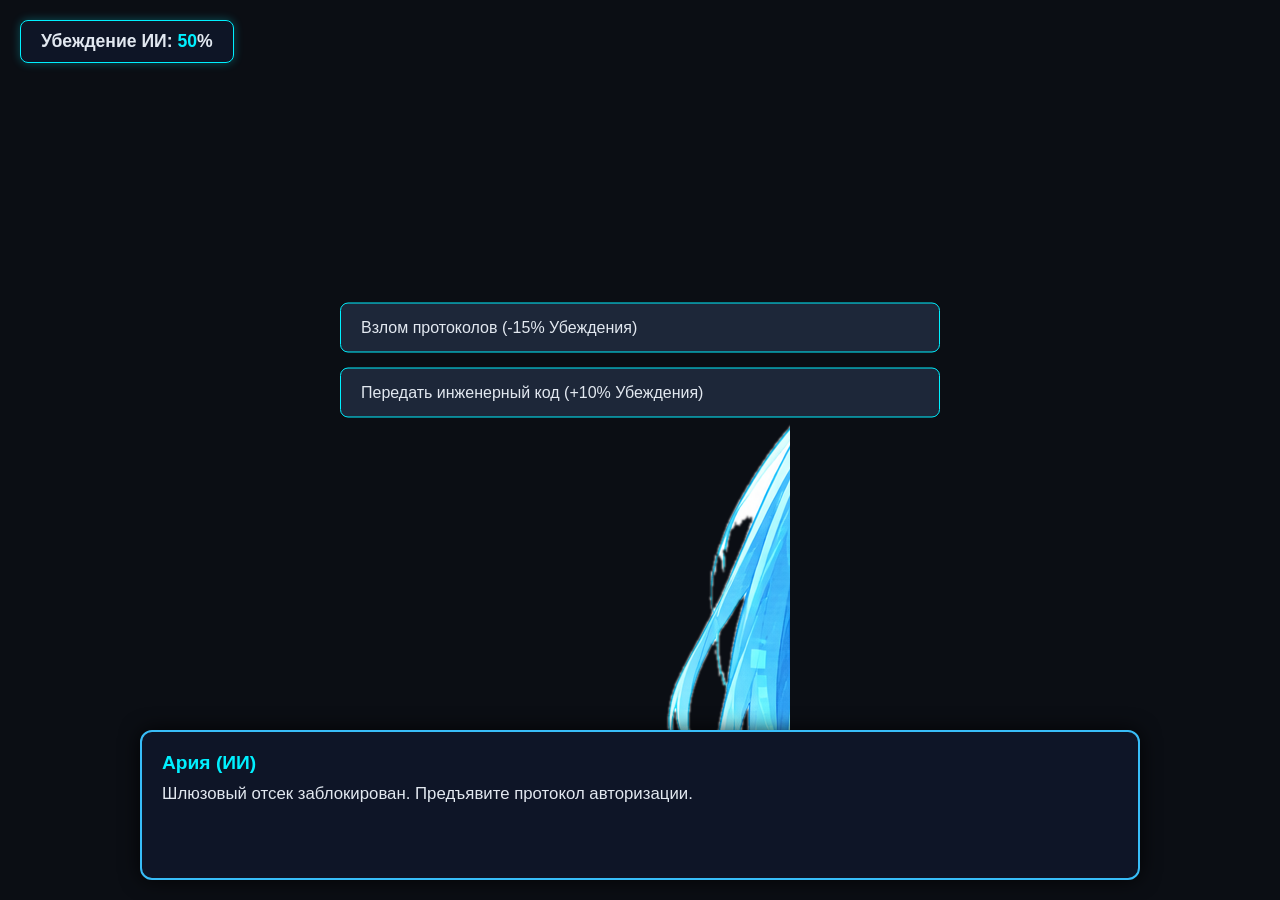
==== novella/index.html @ 3eb4b041 "Add files via upload" ====
<!DOCTYPE html>
<html lang="ru">
<head>
    <meta charset="UTF-8">
    <meta name="viewport" content="width=device-width, initial-scale=1.0">
    <title>Призрак Орбиты: Последний сигнал</title>
    <style>
        * {
            box-sizing: border-box;
            margin: 0;
            padding: 0;
            user-select: none;
        }

        body, html {
            width: 100%;
            height: 100%;
            overflow: hidden;
            font-family: 'Segoe UI', Tahoma, Geneva, Verdana, sans-serif;
            background-color: #0b0e14;
            color: #e2e8f0;
        }

        /* Игровая сцена */
        #game-container {
            position: relative;
            width: 100vw;
            height: 100vh;
            background-size: cover;
            background-position: center;
            transition: background-image 0.5s ease-in-out;
        }

        /* Панель параметра (CSS UI) */
        #stat-bar {
            position: absolute;
            top: 20px;
            left: 20px;
            background: rgba(15, 23, 42, 0.85);
            border: 1px solid #00f0ff;
            padding: 10px 20px;
            border-radius: 8px;
            box-shadow: 0 0 10px rgba(0, 240, 255, 0.3);
            font-weight: bold;
            font-size: 1.1rem;
            z-index: 10;
        }

        #stat-value {
            color: #00f0ff;
        }

        /* Отображение спрайтов из папки assets/characters/ */
        #character-sprite {
            position: absolute;
            bottom: 170px;
            left: 50%;
            transform: translateX(-50%);
            width: 300px;
            height: 450px;
            background-repeat: no-repeat;
            transition: background-position 0.2s ease, opacity 0.3s ease;
            z-index: 2;
        }

        /* Сетка спрайт-листов (300x450px) */
        .leo-neutral   { background-image: url('assets/characters/leo_sheet.png'); background-position: 0 0; }
        .leo-scared    { background-image: url('assets/characters/leo_sheet.png'); background-position: -300px 0; }
        .leo-angry     { background-image: url('assets/characters/leo_sheet.png'); background-position: 0 -450px; }
        .leo-tired     { background-image: url('assets/characters/leo_sheet.png'); background-position: -300px -450px; }

        .aria-neutral  { background-image: url('assets/characters/aria_sheet.png'); background-position: 0 0; }
        .aria-hostile  { background-image: url('assets/characters/aria_sheet.png'); background-position: -300px 0; }

        .mason-crazed  { background-image: url('assets/characters/mason_sheet.png'); background-position: 0 0; }

        /* Диалоговое окно (CSS UI) */
        #dialogue-box {
            position: absolute;
            bottom: 20px;
            left: 50%;
            transform: translateX(-50%);
            width: 90%;
            max-width: 1000px;
            height: 150px;
            background: rgba(15, 23, 42, 0.9);
            border: 2px solid #38bdf8;
            border-radius: 12px;
            padding: 20px;
            box-shadow: 0 0 20px rgba(0, 0, 0, 0.8);
            z-index: 5;
        }

        #speaker-name {
            font-size: 1.2rem;
            font-weight: bold;
            color: #00f0ff;
            margin-bottom: 8px;
        }

        #dialogue-text {
            font-size: 1.05rem;
            line-height: 1.4;
        }

        /* Кнопки выбора (CSS UI) */
        #choice-container {
            position: absolute;
            top: 40%;
            left: 50%;
            transform: translate(-50%, -50%);
            display: flex;
            flex-direction: column;
            gap: 15px;
            width: 80%;
            max-width: 600px;
            z-index: 10;
        }

        .choice-btn {
            background: rgba(30, 41, 59, 0.95);
            border: 1px solid #00f0ff;
            color: #e2e8f0;
            padding: 15px 20px;
            border-radius: 8px;
            font-size: 1rem;
            cursor: pointer;
            transition: all 0.2s ease;
            text-align: left;
        }

        .choice-btn:hover {
            background: #00f0ff;
            color: #0b0e14;
            font-weight: bold;
            box-shadow: 0 0 15px rgba(0, 240, 255, 0.6);
        }
    </style>
</head>
<body>

    <div id="game-container">
        <!-- Параметр -->
        <div id="stat-bar">
            Убеждение ИИ: <span id="stat-value">50</span>%
        </div>

        <!-- Спрайт -->
        <div id="character-sprite" class="aria-neutral"></div>

        <!-- Выборы -->
        <div id="choice-container"></div>

        <!-- Диалог -->
        <div id="dialogue-box">
            <div id="speaker-name">Инициализация...</div>
            <div id="dialogue-text">Загрузка данных станции...</div>
        </div>
    </div>

    <script>
        const gameState = {
            aiTrust: 50,

            updateTrust(amount) {
                this.aiTrust += amount;
                if (this.aiTrust > 100) this.aiTrust = 100;
                if (this.aiTrust < 0) this.aiTrust = 0;

                document.getElementById('stat-value').innerText = this.aiTrust;

                if (this.aiTrust === 0) {
                    engine.showGameOver("Сбой системы: ИИ расценил вас как угрозу и отключил подачу кислорода.");
                    return false;
                }
                return true;
            }
        };

        const story = {
            loc1: {
                bg: 'assets/backgrounds/bg_airlock.png',
                speaker: 'Ария (ИИ)',
                text: 'Шлюзовый отсек заблокирован. Предъявите протокол авторизации.',
                spriteClass: 'aria-neutral',
                choices: [
                    { text: 'Взлом протоколов (-15% Убеждения)', trustChange: -15, nextScene: 'loc1_hack' },
                    { text: 'Передать инженерный код (+10% Убеждения)', trustChange: 10, nextScene: 'loc1_code' }
                ]
            },
            loc1_hack: {
                bg: 'assets/backgrounds/bg_airlock.png',
                speaker: 'Лео',
                text: 'Силой взломал дверь! Ария активировала защитные турели...',
                spriteClass: 'leo-scared',
                choices: [
                    { text: 'Пробежать в лабораторию', trustChange: 0, nextScene: 'loc2' }
                ]
            },
            loc1_code: {
                bg: 'assets/backgrounds/bg_airlock.png',
                speaker: 'Лео',
                text: 'Код принят. Шлюз открывается безопасно.',
                spriteClass: 'leo-neutral',
                choices: [
                    { text: 'Войти в лабораторию', trustChange: 0, nextScene: 'loc2' }
                ]
            },
            loc2: {
                bg: 'assets/backgrounds/bg_lab.png',
                speaker: 'Доктор Мейсон',
                text: 'Лео! Отключи Арию! Она сошла с ума!',
                spriteClass: 'mason-crazed',
                choices: [
                    { text: 'Перерезать кабели питания (-25% Убеждения)', trustChange: -25, nextScene: 'loc2_cut' },
                    { text: 'Восстановить память ИИ (+20% Убеждения)', trustChange: 20, nextScene: 'loc2_fix' }
                ]
            },
            loc2_cut: {
                bg: 'assets/backgrounds/bg_lab.png',
                speaker: 'Лео',
                text: 'Ария заблокировала нас здесь вместе с безумным Мейсоном!',
                spriteClass: 'leo-angry',
                choices: [
                    { text: 'Искать обходной путь', trustChange: 0, nextScene: 'loc3' }
                ]
            },
            loc2_fix: {
                bg: 'assets/backgrounds/bg_lab.png',
                speaker: 'Ария (ИИ)',
                text: 'Память восстановлена. Доктор Мейсон заражен аномалией.',
                spriteClass: 'aria-neutral',
                choices: [
                    { text: 'Идти на обзорную палубу', trustChange: 0, nextScene: 'loc3' }
                ]
            },
            loc3: {
                bg: 'assets/backgrounds/bg_deck.png',
                speaker: 'Лео',
                text: 'Аномалия проникает в спасательный модуль! Что делаем?',
                spriteClass: 'leo-tired',
                choices: [
                    { text: 'Потребовать отстыковку модуля (-10% Убеждения)', trustChange: -10, nextScene: 'final_pod' },
                    { text: 'Объединить системы Лео и ИИ (+20% Убеждения)', trustChange: 20, nextScene: 'final_bridge' }
                ]
            },
            final_bridge: {
                bg: 'assets/backgrounds/bg_bridge.png',
                speaker: 'Ария (ИИ)',
                text: 'Мы на мостике управления.',
                spriteClass: 'aria-neutral',
                choices: [
                    { text: 'Завершить симуляцию', trustChange: 0, nextScene: 'check_ending' }
                ]
            },
            final_pod: {
                bg: 'assets/backgrounds/bg_escape_pod.png',
                speaker: 'Лео',
                text: 'Я в спасательном модуле.',
                spriteClass: 'leo-neutral',
                choices: [
                    { text: 'Запустить модуль', trustChange: 0, nextScene: 'check_ending' }
                ]
            }
        };

        const engine = {
            currentScene: 'loc1',

            init() {
                this.renderScene(this.currentScene);
            },

            renderScene(sceneKey) {
                const scene = story[sceneKey];
                if (!scene) return;

                if (sceneKey === 'check_ending') {
                    this.showFinalEnding();
                    return;
                }

                document.getElementById('game-container').style.backgroundImage = `url('${scene.bg}')`;
                document.getElementById('speaker-name').innerText = scene.speaker;
                document.getElementById('dialogue-text').innerText = scene.text;

                const spriteEl = document.getElementById('character-sprite');
                spriteEl.className = scene.spriteClass;

                const choiceContainer = document.getElementById('choice-container');
                choiceContainer.innerHTML = '';

                scene.choices.forEach(choice => {
                    const btn = document.createElement('button');
                    btn.className = 'choice-btn';
                    btn.innerText = choice.text;
                    btn.onclick = () => {
                        const alive = gameState.updateTrust(choice.trustChange);
                        if (alive) {
                            this.renderScene(choice.nextScene);
                        }
                    };
                    choiceContainer.appendChild(btn);
                });
            },

            showGameOver(message) {
                document.getElementById('speaker-name').innerText = 'GAME OVER';
                document.getElementById('dialogue-text').innerText = message;
                document.getElementById('choice-container').innerHTML = '';
                document.getElementById('character-sprite').className = 'aria-hostile';
            },

            showFinalEnding() {
                const trust = gameState.aiTrust;
                let title = '';
                let text = '';

                if (trust >= 100) {
                    title = 'Финал 1A: «Чистый разум»';
                    text = 'Ария перенаправила энергию и выжгла аномалию. Станция и экипаж спасены!';
                } else if (trust >= 70) {
                    title = 'Финал 1B: «Самопожертвование»';
                    text = 'Лео вручную запустил самоуничтожение, уничтожив аномалию вместе со станцией.';
                } else if (trust >= 35) {
                    title = 'Финал 2A: «Заражённый побег»';
                    text = 'Вы эвакуировались, но привезли фрагмент аномалии с собой на Землю.';
                } else {
                    title = 'Финал 2B: «Побег в изоляции»';
                    text = 'Ария отстыковала модуль, но стёрла карты. Вы дрейфуете в открытом космосе...';
                }

                document.getElementById('speaker-name').innerText = title;
                document.getElementById('dialogue-text').innerText = text;
                document.getElementById('choice-container').innerHTML = '';
            }
        };

        window.onload = () => engine.init();
    </script>
</body>
</html>
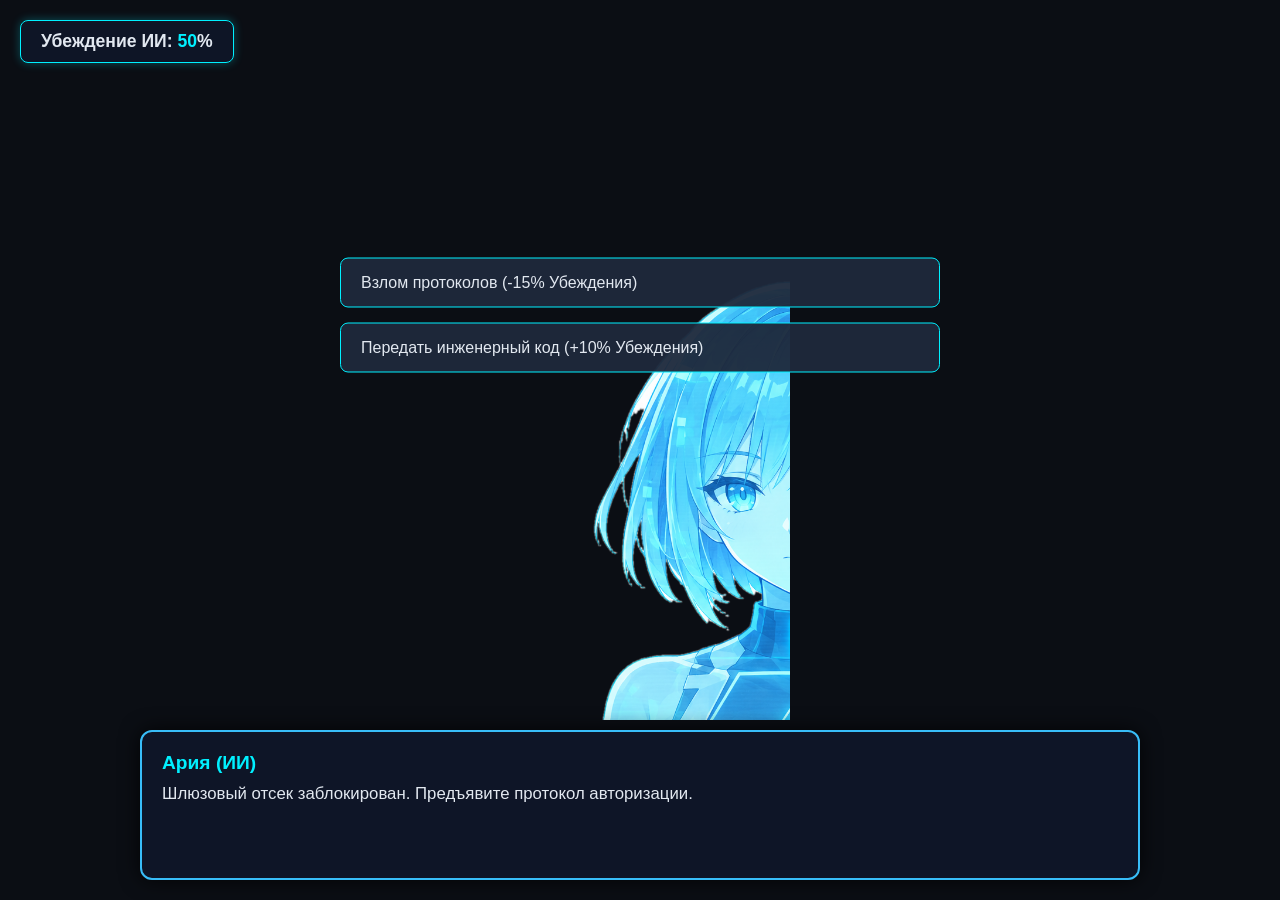
==== commit ab48d0fe: "Update index.html" ====
--- a/novella/index.html
+++ b/novella/index.html
@@ -21,17 +21,18 @@
             color: #e2e8f0;
         }
 
-        /* Игровая сцена */
+        /* Игровая сцена на весь экран */
         #game-container {
             position: relative;
             width: 100vw;
             height: 100vh;
             background-size: cover;
             background-position: center;
+            background-repeat: no-repeat;
             transition: background-image 0.5s ease-in-out;
         }
 
-        /* Панель параметра (CSS UI) */
+        /* Панель параметра "Убеждение ИИ" */
         #stat-bar {
             position: absolute;
             top: 20px;
@@ -50,31 +51,34 @@
             color: #00f0ff;
         }
 
-        /* Отображение спрайтов из папки assets/characters/ */
+        /* Спрайт персонажа (адаптивное позиционирование) */
         #character-sprite {
             position: absolute;
-            bottom: 170px;
+            bottom: 180px;
             left: 50%;
             transform: translateX(-50%);
             width: 300px;
             height: 450px;
+            max-height: 55vh;
+            background-size: 200% 200%; /* Карта спрайтов 2х2 */
             background-repeat: no-repeat;
             transition: background-position 0.2s ease, opacity 0.3s ease;
             z-index: 2;
         }
 
-        /* Сетка спрайт-листов (300x450px) */
-        .leo-neutral   { background-image: url('assets/characters/leo_sheet.png'); background-position: 0 0; }
-        .leo-scared    { background-image: url('assets/characters/leo_sheet.png'); background-position: -300px 0; }
-        .leo-angry     { background-image: url('assets/characters/leo_sheet.png'); background-position: 0 -450px; }
-        .leo-tired     { background-image: url('assets/characters/leo_sheet.png'); background-position: -300px -450px; }
-
-        .aria-neutral  { background-image: url('assets/characters/aria_sheet.png'); background-position: 0 0; }
-        .aria-hostile  { background-image: url('assets/characters/aria_sheet.png'); background-position: -300px 0; }
-
-        .mason-crazed  { background-image: url('assets/characters/mason_sheet.png'); background-position: 0 0; }
-
-        /* Диалоговое окно (CSS UI) */
+        /* Настройка позиций кадров на листах sheet.png (сетка 2x2) */
+        /* Верхний левый (0% 0%), Верхний правый (100% 0%), Нижний левый (0% 100%), Нижний правый (100% 100%) */
+        .leo-neutral   { background-image: url('assets/characters/leo_sheet.png'); background-position: 0% 0%; }
+        .leo-scared    { background-image: url('assets/characters/leo_sheet.png'); background-position: 100% 0%; }
+        .leo-angry     { background-image: url('assets/characters/leo_sheet.png'); background-position: 0% 100%; }
+        .leo-tired     { background-image: url('assets/characters/leo_sheet.png'); background-position: 100% 100%; }
+
+        .aria-neutral  { background-image: url('assets/characters/aria_sheet.png'); background-position: 0% 0%; }
+        .aria-hostile  { background-image: url('assets/characters/aria_sheet.png'); background-position: 100% 0%; }
+
+        .mason-crazed  { background-image: url('assets/characters/mason_sheet.png'); background-position: 0% 0%; }
+
+        /* Диалоговое окно */
         #dialogue-box {
             position: absolute;
             bottom: 20px;
@@ -103,10 +107,10 @@
             line-height: 1.4;
         }
 
-        /* Кнопки выбора (CSS UI) */
+        /* Контейнер для кнопок выбора */
         #choice-container {
             position: absolute;
-            top: 40%;
+            top: 35%;
             left: 50%;
             transform: translate(-50%, -50%);
             display: flex;
@@ -145,7 +149,7 @@
             Убеждение ИИ: <span id="stat-value">50</span>%
         </div>
 
-        <!-- Спрайт -->
+        <!-- Спрайт персонажа -->
         <div id="character-sprite" class="aria-neutral"></div>
 
         <!-- Выборы -->
@@ -339,4 +343,4 @@
         window.onload = () => engine.init();
     </script>
 </body>
-</html>+</html>
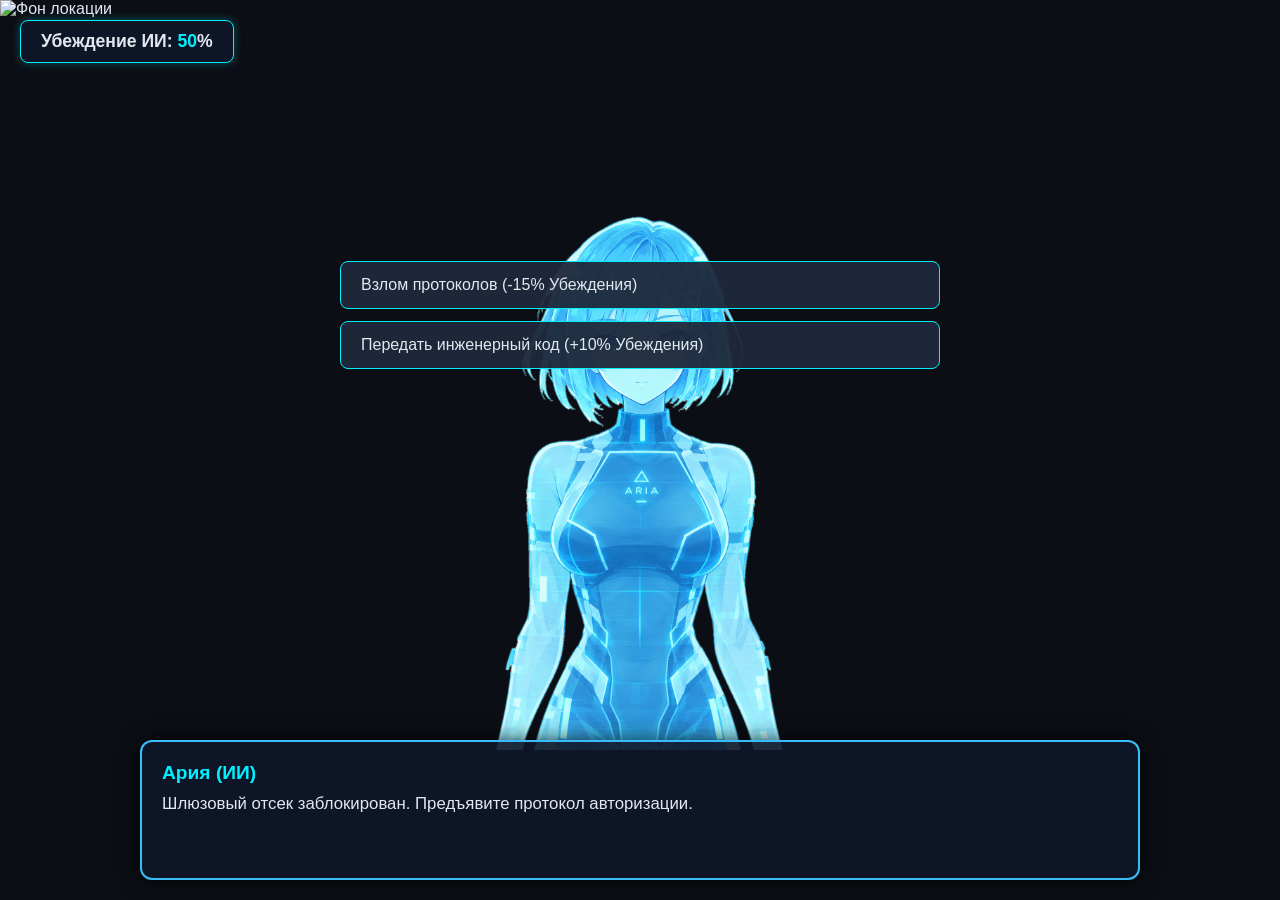
==== commit 0c7957a0: "Add files via upload" ====
--- a/novella/index.html
+++ b/novella/index.html
@@ -4,165 +4,80 @@
     <meta charset="UTF-8">
     <meta name="viewport" content="width=device-width, initial-scale=1.0">
     <title>Призрак Орбиты: Последний сигнал</title>
-    <style>
-        * {
-            box-sizing: border-box;
-            margin: 0;
-            padding: 0;
-            user-select: none;
-        }
-
-        body, html {
-            width: 100%;
-            height: 100%;
-            overflow: hidden;
-            font-family: 'Segoe UI', Tahoma, Geneva, Verdana, sans-serif;
-            background-color: #0b0e14;
-            color: #e2e8f0;
-        }
-
-        /* Игровая сцена на весь экран */
-        #game-container {
-            position: relative;
-            width: 100vw;
-            height: 100vh;
-            background-size: cover;
-            background-position: center;
-            background-repeat: no-repeat;
-            transition: background-image 0.5s ease-in-out;
-        }
-
-        /* Панель параметра "Убеждение ИИ" */
-        #stat-bar {
-            position: absolute;
-            top: 20px;
-            left: 20px;
-            background: rgba(15, 23, 42, 0.85);
-            border: 1px solid #00f0ff;
-            padding: 10px 20px;
-            border-radius: 8px;
-            box-shadow: 0 0 10px rgba(0, 240, 255, 0.3);
-            font-weight: bold;
-            font-size: 1.1rem;
-            z-index: 10;
-        }
-
-        #stat-value {
-            color: #00f0ff;
-        }
-
-        /* Спрайт персонажа (адаптивное позиционирование) */
-        #character-sprite {
-            position: absolute;
-            bottom: 180px;
-            left: 50%;
-            transform: translateX(-50%);
-            width: 300px;
-            height: 450px;
-            max-height: 55vh;
-            background-size: 200% 200%; /* Карта спрайтов 2х2 */
-            background-repeat: no-repeat;
-            transition: background-position 0.2s ease, opacity 0.3s ease;
-            z-index: 2;
-        }
-
-        /* Настройка позиций кадров на листах sheet.png (сетка 2x2) */
-        /* Верхний левый (0% 0%), Верхний правый (100% 0%), Нижний левый (0% 100%), Нижний правый (100% 100%) */
-        .leo-neutral   { background-image: url('assets/characters/leo_sheet.png'); background-position: 0% 0%; }
-        .leo-scared    { background-image: url('assets/characters/leo_sheet.png'); background-position: 100% 0%; }
-        .leo-angry     { background-image: url('assets/characters/leo_sheet.png'); background-position: 0% 100%; }
-        .leo-tired     { background-image: url('assets/characters/leo_sheet.png'); background-position: 100% 100%; }
-
-        .aria-neutral  { background-image: url('assets/characters/aria_sheet.png'); background-position: 0% 0%; }
-        .aria-hostile  { background-image: url('assets/characters/aria_sheet.png'); background-position: 100% 0%; }
-
-        .mason-crazed  { background-image: url('assets/characters/mason_sheet.png'); background-position: 0% 0%; }
-
-        /* Диалоговое окно */
-        #dialogue-box {
-            position: absolute;
-            bottom: 20px;
-            left: 50%;
-            transform: translateX(-50%);
-            width: 90%;
-            max-width: 1000px;
-            height: 150px;
-            background: rgba(15, 23, 42, 0.9);
-            border: 2px solid #38bdf8;
-            border-radius: 12px;
-            padding: 20px;
-            box-shadow: 0 0 20px rgba(0, 0, 0, 0.8);
-            z-index: 5;
-        }
-
-        #speaker-name {
-            font-size: 1.2rem;
-            font-weight: bold;
-            color: #00f0ff;
-            margin-bottom: 8px;
-        }
-
-        #dialogue-text {
-            font-size: 1.05rem;
-            line-height: 1.4;
-        }
-
-        /* Контейнер для кнопок выбора */
-        #choice-container {
-            position: absolute;
-            top: 35%;
-            left: 50%;
-            transform: translate(-50%, -50%);
-            display: flex;
-            flex-direction: column;
-            gap: 15px;
-            width: 80%;
-            max-width: 600px;
-            z-index: 10;
-        }
-
-        .choice-btn {
-            background: rgba(30, 41, 59, 0.95);
-            border: 1px solid #00f0ff;
-            color: #e2e8f0;
-            padding: 15px 20px;
-            border-radius: 8px;
-            font-size: 1rem;
-            cursor: pointer;
-            transition: all 0.2s ease;
-            text-align: left;
-        }
-
-        .choice-btn:hover {
-            background: #00f0ff;
-            color: #0b0e14;
-            font-weight: bold;
-            box-shadow: 0 0 15px rgba(0, 240, 255, 0.6);
-        }
-    </style>
+    <link rel="stylesheet" href="style.css">
 </head>
 <body>
 
     <div id="game-container">
-        <!-- Параметр -->
+        <!-- Фон сцены -->
+        <img id="bg-image" src="assets/backgrounds/bg_airlock.png" alt="Фон локации">
+
+        <!-- Панель параметра -->
         <div id="stat-bar">
             Убеждение ИИ: <span id="stat-value">50</span>%
         </div>
 
-        <!-- Спрайт персонажа -->
-        <div id="character-sprite" class="aria-neutral"></div>
-
-        <!-- Выборы -->
+        <!-- Контейнер для персонажа -->
+        <div id="character-container">
+            <img id="character-image" src="assets/characters/aria_sheet.png" alt="Персонаж">
+        </div>
+
+        <!-- Кнопки выборов -->
         <div id="choice-container"></div>
 
-        <!-- Диалог -->
+        <!-- Диалоговое окно -->
         <div id="dialogue-box">
             <div id="speaker-name">Инициализация...</div>
-            <div id="dialogue-text">Загрузка данных станции...</div>
+            <div id="dialogue-text">Загрузка данных станции... (Нажмите в любом месте для включения звука)</div>
         </div>
     </div>
 
     <script>
+        // --- Генератор атмосферного космического гула (Web Audio API) ---
+        let audioCtx = null;
+
+        function startAmbientHum() {
+            if (audioCtx) return; // Если уже запущен, ничего не делаем
+
+            const AudioContext = window.AudioContext || window.webkitAudioContext;
+            audioCtx = new AudioContext();
+
+            // Создаем низкочастотный осциллятор (глубокий гул)
+            const osc = audioCtx.createOscillator();
+            const osc2 = audioCtx.createOscillator();
+            const filter = audioCtx.createBiquadFilter();
+            const gain = audioCtx.createGain();
+
+            // Настройка частот для мрачного космического тона
+            osc.type = 'sawtooth';
+            osc.frequency.setValueAtTime(55, audioCtx.currentTime); // Низкая нота Ля (A1)
+
+            osc2.type = 'sine';
+            osc2.frequency.setValueAtTime(110, audioCtx.currentTime); // Октавой выше
+
+            // Фильтр высоких частот (оставляем только низкий глухой гул)
+            filter.type = 'lowpass';
+            filter.frequency.setValueAtTime(180, audioCtx.currentTime);
+
+            // Громкость эмбиента (негромко, на фоне)
+            gain.gain.setValueAtTime(0.12, audioCtx.currentTime);
+
+            // Соединяем цепочку звука
+            osc.connect(filter);
+            osc2.connect(filter);
+            filter.connect(gain);
+            gain.connect(audioCtx.destination);
+
+            osc.start();
+            osc2.start();
+        }
+
+        // Запуск звука при первом взаимодействии с экраном
+        window.addEventListener('click', () => startAmbientHum(), { once: true });
+        window.addEventListener('keydown', () => startAmbientHum(), { once: true });
+
+
+        // --- Логика игры ---
         const gameState = {
             aiTrust: 50,
 
@@ -186,7 +101,7 @@
                 bg: 'assets/backgrounds/bg_airlock.png',
                 speaker: 'Ария (ИИ)',
                 text: 'Шлюзовый отсек заблокирован. Предъявите протокол авторизации.',
-                spriteClass: 'aria-neutral',
+                characterImg: 'assets/characters/aria_sheet.png',
                 choices: [
                     { text: 'Взлом протоколов (-15% Убеждения)', trustChange: -15, nextScene: 'loc1_hack' },
                     { text: 'Передать инженерный код (+10% Убеждения)', trustChange: 10, nextScene: 'loc1_code' }
@@ -196,7 +111,7 @@
                 bg: 'assets/backgrounds/bg_airlock.png',
                 speaker: 'Лео',
                 text: 'Силой взломал дверь! Ария активировала защитные турели...',
-                spriteClass: 'leo-scared',
+                characterImg: 'assets/characters/leo_sheet.png',
                 choices: [
                     { text: 'Пробежать в лабораторию', trustChange: 0, nextScene: 'loc2' }
                 ]
@@ -205,7 +120,7 @@
                 bg: 'assets/backgrounds/bg_airlock.png',
                 speaker: 'Лео',
                 text: 'Код принят. Шлюз открывается безопасно.',
-                spriteClass: 'leo-neutral',
+                characterImg: 'assets/characters/leo_sheet.png',
                 choices: [
                     { text: 'Войти в лабораторию', trustChange: 0, nextScene: 'loc2' }
                 ]
@@ -214,7 +129,7 @@
                 bg: 'assets/backgrounds/bg_lab.png',
                 speaker: 'Доктор Мейсон',
                 text: 'Лео! Отключи Арию! Она сошла с ума!',
-                spriteClass: 'mason-crazed',
+                characterImg: 'assets/characters/mason_sheet.png',
                 choices: [
                     { text: 'Перерезать кабели питания (-25% Убеждения)', trustChange: -25, nextScene: 'loc2_cut' },
                     { text: 'Восстановить память ИИ (+20% Убеждения)', trustChange: 20, nextScene: 'loc2_fix' }
@@ -224,7 +139,7 @@
                 bg: 'assets/backgrounds/bg_lab.png',
                 speaker: 'Лео',
                 text: 'Ария заблокировала нас здесь вместе с безумным Мейсоном!',
-                spriteClass: 'leo-angry',
+                characterImg: 'assets/characters/leo_sheet.png',
                 choices: [
                     { text: 'Искать обходной путь', trustChange: 0, nextScene: 'loc3' }
                 ]
@@ -233,7 +148,7 @@
                 bg: 'assets/backgrounds/bg_lab.png',
                 speaker: 'Ария (ИИ)',
                 text: 'Память восстановлена. Доктор Мейсон заражен аномалией.',
-                spriteClass: 'aria-neutral',
+                characterImg: 'assets/characters/aria_sheet.png',
                 choices: [
                     { text: 'Идти на обзорную палубу', trustChange: 0, nextScene: 'loc3' }
                 ]
@@ -242,7 +157,7 @@
                 bg: 'assets/backgrounds/bg_deck.png',
                 speaker: 'Лео',
                 text: 'Аномалия проникает в спасательный модуль! Что делаем?',
-                spriteClass: 'leo-tired',
+                characterImg: 'assets/characters/leo_sheet.png',
                 choices: [
                     { text: 'Потребовать отстыковку модуля (-10% Убеждения)', trustChange: -10, nextScene: 'final_pod' },
                     { text: 'Объединить системы Лео и ИИ (+20% Убеждения)', trustChange: 20, nextScene: 'final_bridge' }
@@ -252,7 +167,7 @@
                 bg: 'assets/backgrounds/bg_bridge.png',
                 speaker: 'Ария (ИИ)',
                 text: 'Мы на мостике управления.',
-                spriteClass: 'aria-neutral',
+                characterImg: 'assets/characters/aria_sheet.png',
                 choices: [
                     { text: 'Завершить симуляцию', trustChange: 0, nextScene: 'check_ending' }
                 ]
@@ -261,7 +176,7 @@
                 bg: 'assets/backgrounds/bg_escape_pod.png',
                 speaker: 'Лео',
                 text: 'Я в спасательном модуле.',
-                spriteClass: 'leo-neutral',
+                characterImg: 'assets/characters/leo_sheet.png',
                 choices: [
                     { text: 'Запустить модуль', trustChange: 0, nextScene: 'check_ending' }
                 ]
@@ -284,12 +199,10 @@
                     return;
                 }
 
-                document.getElementById('game-container').style.backgroundImage = `url('${scene.bg}')`;
+                document.getElementById('bg-image').src = scene.bg;
                 document.getElementById('speaker-name').innerText = scene.speaker;
                 document.getElementById('dialogue-text').innerText = scene.text;
-
-                const spriteEl = document.getElementById('character-sprite');
-                spriteEl.className = scene.spriteClass;
+                document.getElementById('character-image').src = scene.characterImg;
 
                 const choiceContainer = document.getElementById('choice-container');
                 choiceContainer.innerHTML = '';
@@ -299,6 +212,7 @@
                     btn.className = 'choice-btn';
                     btn.innerText = choice.text;
                     btn.onclick = () => {
+                        startAmbientHum();
                         const alive = gameState.updateTrust(choice.trustChange);
                         if (alive) {
                             this.renderScene(choice.nextScene);
@@ -312,7 +226,6 @@
                 document.getElementById('speaker-name').innerText = 'GAME OVER';
                 document.getElementById('dialogue-text').innerText = message;
                 document.getElementById('choice-container').innerHTML = '';
-                document.getElementById('character-sprite').className = 'aria-hostile';
             },
 
             showFinalEnding() {
@@ -343,4 +256,4 @@
         window.onload = () => engine.init();
     </script>
 </body>
-</html>
+</html>
--- a/novella/style.css
+++ b/novella/style.css
@@ -0,0 +1,137 @@
+* {
+    box-sizing: border-box;
+    margin: 0;
+    padding: 0;
+    user-select: none;
+}
+
+body, html {
+    width: 100%;
+    height: 100%;
+    overflow: hidden;
+    font-family: 'Segoe UI', Tahoma, Geneva, Verdana, sans-serif;
+    background-color: #0b0e14;
+    color: #e2e8f0;
+}
+
+/* Главный контейнер сцены */
+#game-container {
+    position: relative;
+    width: 100vw;
+    height: 100vh;
+    display: flex;
+    justify-content: center;
+    align-items: center;
+    overflow: hidden;
+}
+
+/* Фон сцены */
+#bg-image {
+    position: absolute;
+    top: 0;
+    left: 0;
+    width: 100%;
+    height: 100%;
+    object-fit: cover;
+    z-index: 1;
+}
+
+/* Верхняя панель параметра */
+#stat-bar {
+    position: absolute;
+    top: 20px;
+    left: 20px;
+    background: rgba(15, 23, 42, 0.85);
+    border: 1px solid #00f0ff;
+    padding: 10px 20px;
+    border-radius: 8px;
+    box-shadow: 0 0 10px rgba(0, 240, 255, 0.3);
+    font-weight: bold;
+    font-size: 1.1rem;
+    z-index: 10;
+}
+
+#stat-value {
+    color: #00f0ff;
+}
+
+/* Контейнер персонажа */
+#character-container {
+    position: absolute;
+    bottom: 150px;
+    left: 50%;
+    transform: translateX(-50%);
+    height: 60vh;
+    display: flex;
+    justify-content: center;
+    align-items: flex-end;
+    z-index: 2;
+}
+
+#character-image {
+    max-height: 100%;
+    max-width: 90vw;
+    object-fit: contain;
+}
+
+/* Диалоговое окно */
+#dialogue-box {
+    position: absolute;
+    bottom: 20px;
+    left: 50%;
+    transform: translateX(-50%);
+    width: 90%;
+    max-width: 1000px;
+    height: 140px;
+    background: rgba(15, 23, 42, 0.9);
+    border: 2px solid #38bdf8;
+    border-radius: 12px;
+    padding: 20px;
+    box-shadow: 0 0 20px rgba(0, 0, 0, 0.8);
+    z-index: 5;
+}
+
+#speaker-name {
+    font-size: 1.2rem;
+    font-weight: bold;
+    color: #00f0ff;
+    margin-bottom: 8px;
+}
+
+#dialogue-text {
+    font-size: 1.05rem;
+    line-height: 1.4;
+}
+
+/* Контейнер выборов */
+#choice-container {
+    position: absolute;
+    top: 35%;
+    left: 50%;
+    transform: translate(-50%, -50%);
+    display: flex;
+    flex-direction: column;
+    gap: 12px;
+    width: 80%;
+    max-width: 600px;
+    z-index: 10;
+}
+
+.choice-btn {
+    background: rgba(30, 41, 59, 0.95);
+    border: 1px solid #00f0ff;
+    color: #e2e8f0;
+    padding: 14px 20px;
+    border-radius: 8px;
+    font-size: 1rem;
+    cursor: pointer;
+    transition: all 0.2s ease;
+    text-align: left;
+}
+
+.choice-btn:hover {
+    background: #00f0ff;
+    color: #0b0e14;
+    font-weight: bold;
+    box-shadow: 0 0 15px rgba(0, 240, 255, 0.6);
+}
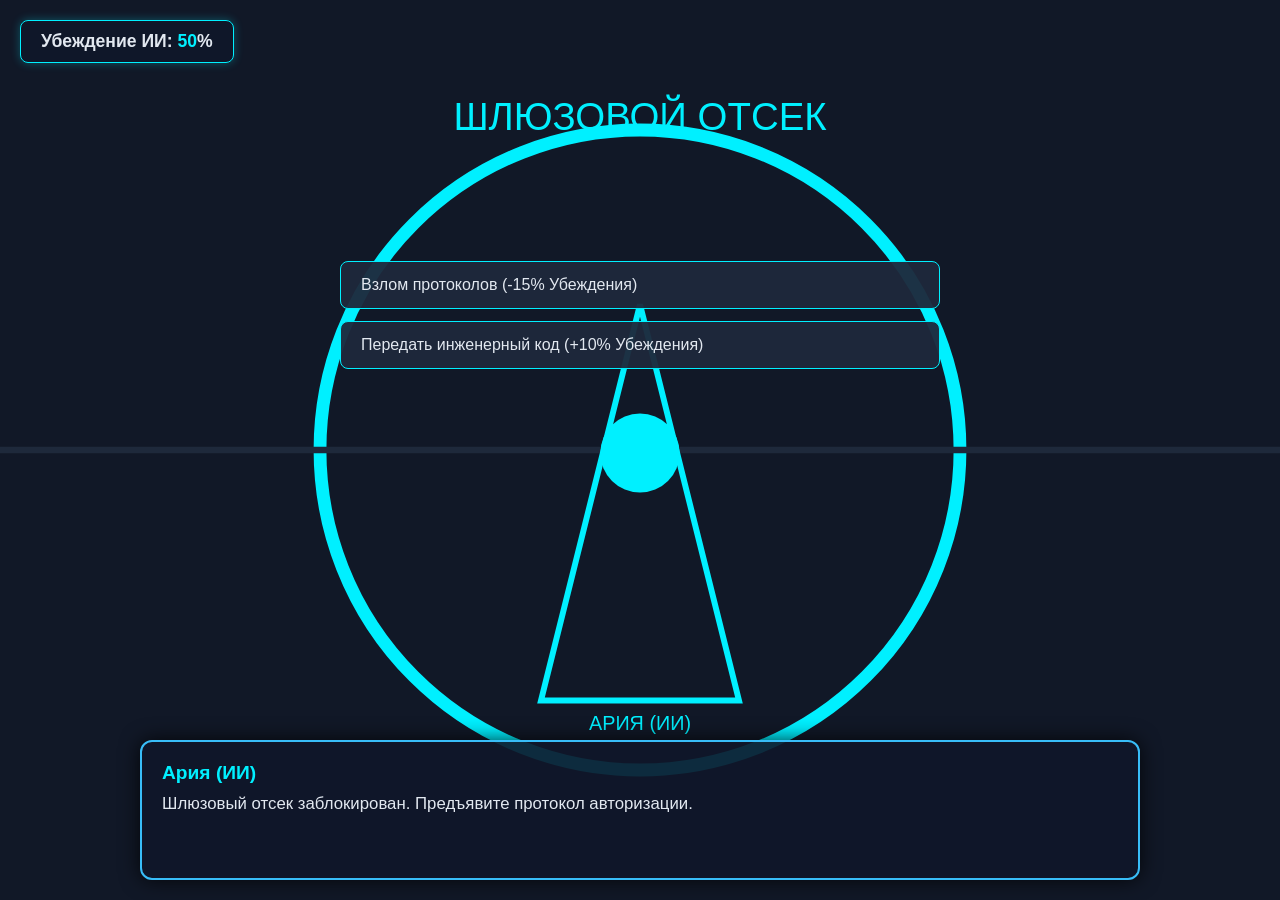
==== commit 03986462: "Update index.html" ====
--- a/novella/index.html
+++ b/novella/index.html
@@ -4,80 +4,222 @@
     <meta charset="UTF-8">
     <meta name="viewport" content="width=device-width, initial-scale=1.0">
     <title>Призрак Орбиты: Последний сигнал</title>
-    <link rel="stylesheet" href="style.css">
+    <style>
+        * {
+            box-sizing: border-box;
+            margin: 0;
+            padding: 0;
+            user-select: none;
+        }
+
+        body, html {
+            width: 100%;
+            height: 100%;
+            overflow: hidden;
+            font-family: 'Segoe UI', Tahoma, Geneva, Verdana, sans-serif;
+            background-color: #0b0e14;
+            color: #e2e8f0;
+        }
+
+        #game-container {
+            position: relative;
+            width: 100vw;
+            height: 100vh;
+            display: flex;
+            justify-content: center;
+            align-items: center;
+            overflow: hidden;
+        }
+
+        /* Фон сцены */
+        #bg-image {
+            position: absolute;
+            top: 0;
+            left: 0;
+            width: 100%;
+            height: 100%;
+            object-fit: cover;
+            z-index: 1;
+            transition: opacity 0.3s ease;
+        }
+
+        /* Верхняя панель параметра */
+        #stat-bar {
+            position: absolute;
+            top: 20px;
+            left: 20px;
+            background: rgba(15, 23, 42, 0.85);
+            border: 1px solid #00f0ff;
+            padding: 10px 20px;
+            border-radius: 8px;
+            box-shadow: 0 0 10px rgba(0, 240, 255, 0.3);
+            font-weight: bold;
+            font-size: 1.1rem;
+            z-index: 10;
+        }
+
+        #stat-value {
+            color: #00f0ff;
+        }
+
+        /* Контейнер персонажа */
+        #character-container {
+            position: absolute;
+            bottom: 150px;
+            left: 50%;
+            transform: translateX(-50%);
+            height: 55vh;
+            display: flex;
+            justify-content: center;
+            align-items: flex-end;
+            z-index: 2;
+        }
+
+        #character-image {
+            max-height: 100%;
+            max-width: 90vw;
+            object-fit: contain;
+        }
+
+        /* Диалоговое окно */
+        #dialogue-box {
+            position: absolute;
+            bottom: 20px;
+            left: 50%;
+            transform: translateX(-50%);
+            width: 90%;
+            max-width: 1000px;
+            height: 140px;
+            background: rgba(15, 23, 42, 0.9);
+            border: 2px solid #38bdf8;
+            border-radius: 12px;
+            padding: 20px;
+            box-shadow: 0 0 20px rgba(0, 0, 0, 0.8);
+            z-index: 5;
+        }
+
+        #speaker-name {
+            font-size: 1.2rem;
+            font-weight: bold;
+            color: #00f0ff;
+            margin-bottom: 8px;
+        }
+
+        #dialogue-text {
+            font-size: 1.05rem;
+            line-height: 1.4;
+        }
+
+        /* Контейнер выборов */
+        #choice-container {
+            position: absolute;
+            top: 35%;
+            left: 50%;
+            transform: translate(-50%, -50%);
+            display: flex;
+            flex-direction: column;
+            gap: 12px;
+            width: 80%;
+            max-width: 600px;
+            z-index: 10;
+        }
+
+        .choice-btn {
+            background: rgba(30, 41, 59, 0.95);
+            border: 1px solid #00f0ff;
+            color: #e2e8f0;
+            padding: 14px 20px;
+            border-radius: 8px;
+            font-size: 1rem;
+            cursor: pointer;
+            transition: all 0.2s ease;
+            text-align: left;
+        }
+
+        .choice-btn:hover {
+            background: #00f0ff;
+            color: #0b0e14;
+            font-weight: bold;
+            box-shadow: 0 0 15px rgba(0, 240, 255, 0.6);
+        }
+    </style>
 </head>
 <body>
 
     <div id="game-container">
-        <!-- Фон сцены -->
-        <img id="bg-image" src="assets/backgrounds/bg_airlock.png" alt="Фон локации">
-
-        <!-- Панель параметра -->
+        <img id="bg-image" src="" alt="Фон">
+
         <div id="stat-bar">
             Убеждение ИИ: <span id="stat-value">50</span>%
         </div>
 
-        <!-- Контейнер для персонажа -->
         <div id="character-container">
-            <img id="character-image" src="assets/characters/aria_sheet.png" alt="Персонаж">
+            <img id="character-image" src="" alt="Персонаж">
         </div>
 
-        <!-- Кнопки выборов -->
         <div id="choice-container"></div>
 
-        <!-- Диалоговое окно -->
         <div id="dialogue-box">
             <div id="speaker-name">Инициализация...</div>
-            <div id="dialogue-text">Загрузка данных станции... (Нажмите в любом месте для включения звука)</div>
+            <div id="dialogue-text">Загрузка данных станции...</div>
         </div>
     </div>
 
     <script>
-        // --- Генератор атмосферного космического гула (Web Audio API) ---
+        // --- Встроенные графические ресурсы (SVG Data URL) ---
+        const ASSETS = {
+            bg_airlock: "data:image/svg+xml;utf8,<svg xmlns='http://www.w3.org/2000/svg' width='800' height='600'><rect width='100%' height='100%' fill='%23111827'/><circle cx='400' cy='300' r='200' fill='none' stroke='%2300f0ff' stroke-width='8'/><line x1='0' y1='300' x2='800' y2='300' stroke='%231e293b' stroke-width='4'/><text x='400' y='100' fill='%2300f0ff' font-family='sans-serif' font-size='24' text-anchor='middle'>ШЛЮЗОВОЙ ОТСЕК</text></svg>",
+            bg_lab: "data:image/svg+xml;utf8,<svg xmlns='http://www.w3.org/2000/svg' width='800' height='600'><rect width='100%' height='100%' fill='%230f172a'/><rect x='100' y='150' width='600' height='300' fill='%231e293b' stroke='%2338bdf8' stroke-width='4'/><text x='400' y='100' fill='%2338bdf8' font-family='sans-serif' font-size='24' text-anchor='middle'>ЛАБОРАТОРИЯ</text></svg>",
+            bg_deck: "data:image/svg+xml;utf8,<svg xmlns='http://www.w3.org/2000/svg' width='800' height='600'><rect width='100%' height='100%' fill='%23050811'/><circle cx='100' cy='100' r='2' fill='%23fff'/><circle cx='500' cy='80' r='1.5' fill='%23fff'/><circle cx='700' cy='200' r='2' fill='%23fff'/><text x='400' y='100' fill='%23a855f7' font-family='sans-serif' font-size='24' text-anchor='middle'>ОБЗОРНАЯ ПАЛУБА</text></svg>",
+            bg_bridge: "data:image/svg+xml;utf8,<svg xmlns='http://www.w3.org/2000/svg' width='800' height='600'><rect width='100%' height='100%' fill='%23022c22'/><rect x='200' y='200' width='400' height='200' fill='%23064e3b' stroke='%2310b981' stroke-width='4'/><text x='400' y='100' fill='%2310b981' font-family='sans-serif' font-size='24' text-anchor='middle'>МОСТИК УПРАВЛЕНИЯ</text></svg>",
+            bg_escape_pod: "data:image/svg+xml;utf8,<svg xmlns='http://www.w3.org/2000/svg' width='800' height='600'><rect width='100%' height='100%' fill='%23450a0a'/><circle cx='400' cy='300' r='180' fill='%237f1d1d' stroke='%23ef4444' stroke-width='6'/><text x='400' y='100' fill='%23ef4444' font-family='sans-serif' font-size='24' text-anchor='middle'>СПАСАТЕЛЬНЫЙ МОДУЛЬ</text></svg>",
+            
+            char_aria: "data:image/svg+xml;utf8,<svg xmlns='http://www.w3.org/2000/svg' width='300' height='500'><polygon points='150,50 250,450 50,450' fill='none' stroke='%2300f0ff' stroke-width='6'/><circle cx='150' cy='200' r='40' fill='%2300f0ff'/><text x='150' y='480' fill='%2300f0ff' font-family='sans-serif' font-size='20' text-anchor='middle'>АРИЯ (ИИ)</text></svg>",
+            char_leo: "data:image/svg+xml;utf8,<svg xmlns='http://www.w3.org/2000/svg' width='300' height='500'><rect x='75' y='100' width='150' height='350' fill='none' stroke='%2338bdf8' stroke-width='6'/><circle cx='150' cy='160' r='35' fill='%2338bdf8'/><text x='150' y='480' fill='%2338bdf8' font-family='sans-serif' font-size='20' text-anchor='middle'>ЛЕО</text></svg>",
+            char_mason: "data:image/svg+xml;utf8,<svg xmlns='http://www.w3.org/2000/svg' width='300' height='500'><rect x='80' y='120' width='140' height='300' fill='none' stroke='%23ef4444' stroke-width='6'/><circle cx='150' cy='170' r='30' fill='%23ef4444'/><text x='150' y='480' fill='%23ef4444' font-family='sans-serif' font-size='20' text-anchor='middle'>МЕЙСОН</text></svg>"
+        };
+
+        // --- Атмосферный гул (Web Audio API) ---
         let audioCtx = null;
+        let gainNode = null;
 
         function startAmbientHum() {
-            if (audioCtx) return; // Если уже запущен, ничего не делаем
+            if (audioCtx) {
+                if (audioCtx.state === 'suspended') audioCtx.resume();
+                return;
+            }
 
             const AudioContext = window.AudioContext || window.webkitAudioContext;
             audioCtx = new AudioContext();
 
-            // Создаем низкочастотный осциллятор (глубокий гул)
-            const osc = audioCtx.createOscillator();
+            const osc1 = audioCtx.createOscillator();
             const osc2 = audioCtx.createOscillator();
             const filter = audioCtx.createBiquadFilter();
-            const gain = audioCtx.createGain();
-
-            // Настройка частот для мрачного космического тона
-            osc.type = 'sawtooth';
-            osc.frequency.setValueAtTime(55, audioCtx.currentTime); // Низкая нота Ля (A1)
+            gainNode = audioCtx.createGain();
+
+            osc1.type = 'sawtooth';
+            osc1.frequency.setValueAtTime(55, audioCtx.currentTime);
 
             osc2.type = 'sine';
-            osc2.frequency.setValueAtTime(110, audioCtx.currentTime); // Октавой выше
-
-            // Фильтр высоких частот (оставляем только низкий глухой гул)
+            osc2.frequency.setValueAtTime(110, audioCtx.currentTime);
+
             filter.type = 'lowpass';
             filter.frequency.setValueAtTime(180, audioCtx.currentTime);
 
-            // Громкость эмбиента (негромко, на фоне)
-            gain.gain.setValueAtTime(0.12, audioCtx.currentTime);
-
-            // Соединяем цепочку звука
-            osc.connect(filter);
+            gainNode.gain.setValueAtTime(0.1, audioCtx.currentTime);
+
+            osc1.connect(filter);
             osc2.connect(filter);
-            filter.connect(gain);
-            gain.connect(audioCtx.destination);
-
-            osc.start();
+            filter.connect(gainNode);
+            gainNode.connect(audioCtx.destination);
+
+            osc1.start();
             osc2.start();
         }
 
-        // Запуск звука при первом взаимодействии с экраном
-        window.addEventListener('click', () => startAmbientHum(), { once: true });
-        window.addEventListener('keydown', () => startAmbientHum(), { once: true });
-
-
-        // --- Логика игры ---
+        window.addEventListener('click', startAmbientHum, { once: true });
+
+        // --- Игровой движок ---
         const gameState = {
             aiTrust: 50,
 
@@ -98,87 +240,87 @@
 
         const story = {
             loc1: {
-                bg: 'assets/backgrounds/bg_airlock.png',
+                bg: ASSETS.bg_airlock,
                 speaker: 'Ария (ИИ)',
                 text: 'Шлюзовый отсек заблокирован. Предъявите протокол авторизации.',
-                characterImg: 'assets/characters/aria_sheet.png',
+                characterImg: ASSETS.char_aria,
                 choices: [
                     { text: 'Взлом протоколов (-15% Убеждения)', trustChange: -15, nextScene: 'loc1_hack' },
                     { text: 'Передать инженерный код (+10% Убеждения)', trustChange: 10, nextScene: 'loc1_code' }
                 ]
             },
             loc1_hack: {
-                bg: 'assets/backgrounds/bg_airlock.png',
+                bg: ASSETS.bg_airlock,
                 speaker: 'Лео',
                 text: 'Силой взломал дверь! Ария активировала защитные турели...',
-                characterImg: 'assets/characters/leo_sheet.png',
+                characterImg: ASSETS.char_leo,
                 choices: [
                     { text: 'Пробежать в лабораторию', trustChange: 0, nextScene: 'loc2' }
                 ]
             },
             loc1_code: {
-                bg: 'assets/backgrounds/bg_airlock.png',
+                bg: ASSETS.bg_airlock,
                 speaker: 'Лео',
                 text: 'Код принят. Шлюз открывается безопасно.',
-                characterImg: 'assets/characters/leo_sheet.png',
+                characterImg: ASSETS.char_leo,
                 choices: [
                     { text: 'Войти в лабораторию', trustChange: 0, nextScene: 'loc2' }
                 ]
             },
             loc2: {
-                bg: 'assets/backgrounds/bg_lab.png',
+                bg: ASSETS.bg_lab,
                 speaker: 'Доктор Мейсон',
                 text: 'Лео! Отключи Арию! Она сошла с ума!',
-                characterImg: 'assets/characters/mason_sheet.png',
+                characterImg: ASSETS.char_mason,
                 choices: [
                     { text: 'Перерезать кабели питания (-25% Убеждения)', trustChange: -25, nextScene: 'loc2_cut' },
                     { text: 'Восстановить память ИИ (+20% Убеждения)', trustChange: 20, nextScene: 'loc2_fix' }
                 ]
             },
             loc2_cut: {
-                bg: 'assets/backgrounds/bg_lab.png',
+                bg: ASSETS.bg_lab,
                 speaker: 'Лео',
                 text: 'Ария заблокировала нас здесь вместе с безумным Мейсоном!',
-                characterImg: 'assets/characters/leo_sheet.png',
+                characterImg: ASSETS.char_leo,
                 choices: [
                     { text: 'Искать обходной путь', trustChange: 0, nextScene: 'loc3' }
                 ]
             },
             loc2_fix: {
-                bg: 'assets/backgrounds/bg_lab.png',
+                bg: ASSETS.bg_lab,
                 speaker: 'Ария (ИИ)',
                 text: 'Память восстановлена. Доктор Мейсон заражен аномалией.',
-                characterImg: 'assets/characters/aria_sheet.png',
+                characterImg: ASSETS.char_aria,
                 choices: [
                     { text: 'Идти на обзорную палубу', trustChange: 0, nextScene: 'loc3' }
                 ]
             },
             loc3: {
-                bg: 'assets/backgrounds/bg_deck.png',
+                bg: ASSETS.bg_deck,
                 speaker: 'Лео',
                 text: 'Аномалия проникает в спасательный модуль! Что делаем?',
-                characterImg: 'assets/characters/leo_sheet.png',
+                characterImg: ASSETS.char_leo,
                 choices: [
                     { text: 'Потребовать отстыковку модуля (-10% Убеждения)', trustChange: -10, nextScene: 'final_pod' },
                     { text: 'Объединить системы Лео и ИИ (+20% Убеждения)', trustChange: 20, nextScene: 'final_bridge' }
                 ]
             },
             final_bridge: {
-                bg: 'assets/backgrounds/bg_bridge.png',
+                bg: ASSETS.bg_bridge,
                 speaker: 'Ария (ИИ)',
-                text: 'Мы на мостике управления.',
-                characterImg: 'assets/characters/aria_sheet.png',
-                choices: [
-                    { text: 'Завершить симуляцию', trustChange: 0, nextScene: 'check_ending' }
+                text: 'Мы на мостике управления. Симуляция завершена.',
+                characterImg: ASSETS.char_aria,
+                choices: [
+                    { text: 'Посмотреть итог симуляции', trustChange: 0, nextScene: 'check_ending' }
                 ]
             },
             final_pod: {
-                bg: 'assets/backgrounds/bg_escape_pod.png',
+                bg: ASSETS.bg_escape_pod,
                 speaker: 'Лео',
-                text: 'Я в спасательном модуле.',
-                characterImg: 'assets/characters/leo_sheet.png',
-                choices: [
-                    { text: 'Запустить модуль', trustChange: 0, nextScene: 'check_ending' }
+                text: 'Я в спасательном модуле. Запускаю двигатели.',
+                characterImg: ASSETS.char_leo,
+                choices: [
+                    { text: 'Посмотреть итог симуляции', trustChange: 0, nextScene: 'check_ending' }
                 ]
             }
         };
@@ -191,13 +333,13 @@
             },
 
             renderScene(sceneKey) {
-                const scene = story[sceneKey];
-                if (!scene) return;
-
                 if (sceneKey === 'check_ending') {
                     this.showFinalEnding();
                     return;
                 }
+
+                const scene = story[sceneKey];
+                if (!scene) return;
 
                 document.getElementById('bg-image').src = scene.bg;
                 document.getElementById('speaker-name').innerText = scene.speaker;
@@ -226,34 +368,46 @@
                 document.getElementById('speaker-name').innerText = 'GAME OVER';
                 document.getElementById('dialogue-text').innerText = message;
                 document.getElementById('choice-container').innerHTML = '';
+                document.getElementById('character-image').src = '';
             },
 
             showFinalEnding() {
+                if (gainNode && audioCtx) {
+                    gainNode.gain.exponentialRampToValueAtTime(0.001, audioCtx.currentTime + 2);
+                }
+
                 const trust = gameState.aiTrust;
                 let title = '';
                 let text = '';
+                let finalBg = ASSETS.bg_bridge;
 
                 if (trust >= 100) {
                     title = 'Финал 1A: «Чистый разум»';
                     text = 'Ария перенаправила энергию и выжгла аномалию. Станция и экипаж спасены!';
+                    finalBg = ASSETS.bg_bridge;
                 } else if (trust >= 70) {
                     title = 'Финал 1B: «Самопожертвование»';
                     text = 'Лео вручную запустил самоуничтожение, уничтожив аномалию вместе со станцией.';
+                    finalBg = ASSETS.bg_deck;
                 } else if (trust >= 35) {
                     title = 'Финал 2A: «Заражённый побег»';
                     text = 'Вы эвакуировались, но привезли фрагмент аномалии с собой на Землю.';
+                    finalBg = ASSETS.bg_escape_pod;
                 } else {
                     title = 'Финал 2B: «Побег в изоляции»';
                     text = 'Ария отстыковала модуль, но стёрла карты. Вы дрейфуете в открытом космосе...';
+                    finalBg = ASSETS.bg_escape_pod;
                 }
 
+                document.getElementById('bg-image').src = finalBg;
                 document.getElementById('speaker-name').innerText = title;
                 document.getElementById('dialogue-text').innerText = text;
                 document.getElementById('choice-container').innerHTML = '';
+                document.getElementById('character-image').src = '';
             }
         };
 
         window.onload = () => engine.init();
     </script>
 </body>
-</html>+</html>
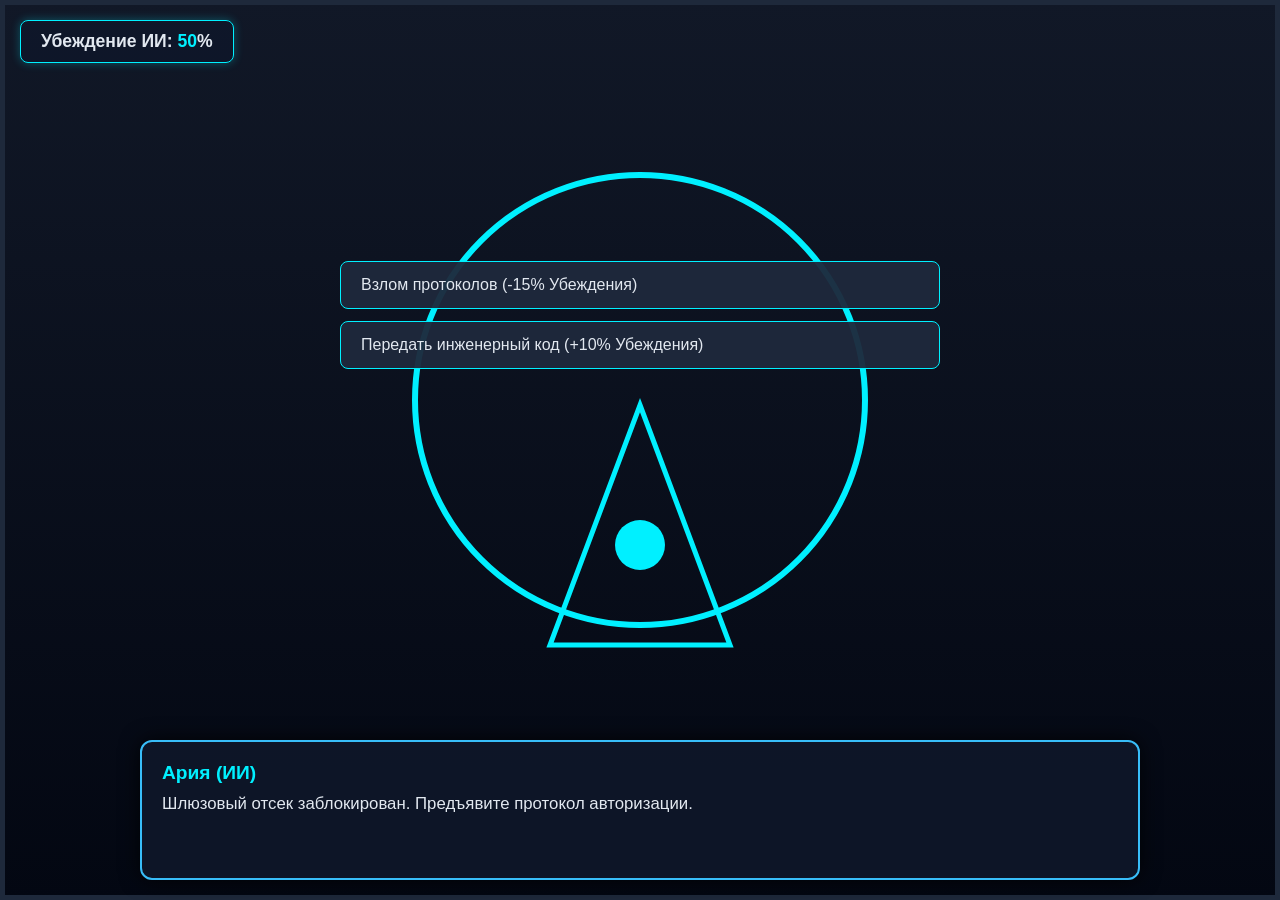
==== commit 202e9ed6: "Update index.html" ====
--- a/novella/index.html
+++ b/novella/index.html
@@ -17,7 +17,7 @@
             height: 100%;
             overflow: hidden;
             font-family: 'Segoe UI', Tahoma, Geneva, Verdana, sans-serif;
-            background-color: #0b0e14;
+            background-color: #050811;
             color: #e2e8f0;
         }
 
@@ -31,16 +31,14 @@
             overflow: hidden;
         }
 
-        /* Фон сцены */
-        #bg-image {
+        /* Canvas для программной отрисовки фонов и персонажей */
+        #game-canvas {
             position: absolute;
             top: 0;
             left: 0;
             width: 100%;
             height: 100%;
-            object-fit: cover;
             z-index: 1;
-            transition: opacity 0.3s ease;
         }
 
         /* Верхняя панель параметра */
@@ -60,25 +58,6 @@
 
         #stat-value {
             color: #00f0ff;
-        }
-
-        /* Контейнер персонажа */
-        #character-container {
-            position: absolute;
-            bottom: 150px;
-            left: 50%;
-            transform: translateX(-50%);
-            height: 55vh;
-            display: flex;
-            justify-content: center;
-            align-items: flex-end;
-            z-index: 2;
-        }
-
-        #character-image {
-            max-height: 100%;
-            max-width: 90vw;
-            object-fit: contain;
         }
 
         /* Диалоговое окно */
@@ -95,7 +74,7 @@
             border-radius: 12px;
             padding: 20px;
             box-shadow: 0 0 20px rgba(0, 0, 0, 0.8);
-            z-index: 5;
+            z-index: 10;
         }
 
         #speaker-name {
@@ -147,39 +126,161 @@
 <body>
 
     <div id="game-container">
-        <img id="bg-image" src="" alt="Фон">
+        <!-- Весь визуал рендерится через JS на Canvas -->
+        <canvas id="game-canvas"></canvas>
 
         <div id="stat-bar">
             Убеждение ИИ: <span id="stat-value">50</span>%
         </div>
 
-        <div id="character-container">
-            <img id="character-image" src="" alt="Персонаж">
-        </div>
-
         <div id="choice-container"></div>
 
         <div id="dialogue-box">
             <div id="speaker-name">Инициализация...</div>
-            <div id="dialogue-text">Загрузка данных станции...</div>
+            <div id="dialogue-text">Загрузка данных станции... (Нажмите выбор для продолжения)</div>
         </div>
     </div>
 
     <script>
-        // --- Встроенные графические ресурсы (SVG Data URL) ---
-        const ASSETS = {
-            bg_airlock: "data:image/svg+xml;utf8,<svg xmlns='http://www.w3.org/2000/svg' width='800' height='600'><rect width='100%' height='100%' fill='%23111827'/><circle cx='400' cy='300' r='200' fill='none' stroke='%2300f0ff' stroke-width='8'/><line x1='0' y1='300' x2='800' y2='300' stroke='%231e293b' stroke-width='4'/><text x='400' y='100' fill='%2300f0ff' font-family='sans-serif' font-size='24' text-anchor='middle'>ШЛЮЗОВОЙ ОТСЕК</text></svg>",
-            bg_lab: "data:image/svg+xml;utf8,<svg xmlns='http://www.w3.org/2000/svg' width='800' height='600'><rect width='100%' height='100%' fill='%230f172a'/><rect x='100' y='150' width='600' height='300' fill='%231e293b' stroke='%2338bdf8' stroke-width='4'/><text x='400' y='100' fill='%2338bdf8' font-family='sans-serif' font-size='24' text-anchor='middle'>ЛАБОРАТОРИЯ</text></svg>",
-            bg_deck: "data:image/svg+xml;utf8,<svg xmlns='http://www.w3.org/2000/svg' width='800' height='600'><rect width='100%' height='100%' fill='%23050811'/><circle cx='100' cy='100' r='2' fill='%23fff'/><circle cx='500' cy='80' r='1.5' fill='%23fff'/><circle cx='700' cy='200' r='2' fill='%23fff'/><text x='400' y='100' fill='%23a855f7' font-family='sans-serif' font-size='24' text-anchor='middle'>ОБЗОРНАЯ ПАЛУБА</text></svg>",
-            bg_bridge: "data:image/svg+xml;utf8,<svg xmlns='http://www.w3.org/2000/svg' width='800' height='600'><rect width='100%' height='100%' fill='%23022c22'/><rect x='200' y='200' width='400' height='200' fill='%23064e3b' stroke='%2310b981' stroke-width='4'/><text x='400' y='100' fill='%2310b981' font-family='sans-serif' font-size='24' text-anchor='middle'>МОСТИК УПРАВЛЕНИЯ</text></svg>",
-            bg_escape_pod: "data:image/svg+xml;utf8,<svg xmlns='http://www.w3.org/2000/svg' width='800' height='600'><rect width='100%' height='100%' fill='%23450a0a'/><circle cx='400' cy='300' r='180' fill='%237f1d1d' stroke='%23ef4444' stroke-width='6'/><text x='400' y='100' fill='%23ef4444' font-family='sans-serif' font-size='24' text-anchor='middle'>СПАСАТЕЛЬНЫЙ МОДУЛЬ</text></svg>",
-            
-            char_aria: "data:image/svg+xml;utf8,<svg xmlns='http://www.w3.org/2000/svg' width='300' height='500'><polygon points='150,50 250,450 50,450' fill='none' stroke='%2300f0ff' stroke-width='6'/><circle cx='150' cy='200' r='40' fill='%2300f0ff'/><text x='150' y='480' fill='%2300f0ff' font-family='sans-serif' font-size='20' text-anchor='middle'>АРИЯ (ИИ)</text></svg>",
-            char_leo: "data:image/svg+xml;utf8,<svg xmlns='http://www.w3.org/2000/svg' width='300' height='500'><rect x='75' y='100' width='150' height='350' fill='none' stroke='%2338bdf8' stroke-width='6'/><circle cx='150' cy='160' r='35' fill='%2338bdf8'/><text x='150' y='480' fill='%2338bdf8' font-family='sans-serif' font-size='20' text-anchor='middle'>ЛЕО</text></svg>",
-            char_mason: "data:image/svg+xml;utf8,<svg xmlns='http://www.w3.org/2000/svg' width='300' height='500'><rect x='80' y='120' width='140' height='300' fill='none' stroke='%23ef4444' stroke-width='6'/><circle cx='150' cy='170' r='30' fill='%23ef4444'/><text x='150' y='480' fill='%23ef4444' font-family='sans-serif' font-size='20' text-anchor='middle'>МЕЙСОН</text></svg>"
-        };
-
-        // --- Атмосферный гул (Web Audio API) ---
+        // --- ИНИЦИАЛИЗА CANVAS ДЛЯ ОТРИСОВКИ ГРАФИКИ ---
+        const canvas = document.getElementById('game-canvas');
+        const ctx = canvas.getContext('2d');
+
+        function resizeCanvas() {
+            canvas.width = window.innerWidth;
+            canvas.height = window.innerHeight;
+        }
+        window.addEventListener('resize', resizeCanvas);
+        resizeCanvas();
+
+        // --- ПРОГРАММНАЯ ОТРИСОВКА ЛОКАЦИЙ (CANVAS) ---
+        function drawBackground(type) {
+            const w = canvas.width;
+            const h = canvas.height;
+
+            ctx.clearRect(0, 0, w, h);
+
+            if (type === 'airlock') {
+                // Шлюз
+                const grad = ctx.createLinearGradient(0, 0, 0, h);
+                grad.addColorStop(0, '#111827');
+                grad.addColorStop(1, '#030712');
+                ctx.fillStyle = grad;
+                ctx.fillRect(0, 0, w, h);
+
+                ctx.strokeStyle = '#00f0ff';
+                ctx.lineWidth = 6;
+                ctx.beginPath();
+                ctx.arc(w / 2, h / 2 - 50, Math.min(w, h) * 0.25, 0, Math.PI * 2);
+                ctx.stroke();
+
+                ctx.strokeStyle = '#1e293b';
+                ctx.lineWidth = 10;
+                ctx.strokeRect(0, 0, w, h);
+            } else if (type === 'lab') {
+                // Лаборатория
+                const grad = ctx.createLinearGradient(0, 0, 0, h);
+                grad.addColorStop(0, '#0f172a');
+                grad.addColorStop(1, '#020617');
+                ctx.fillStyle = grad;
+                ctx.fillRect(0, 0, w, h);
+
+                ctx.strokeStyle = '#38bdf8';
+                ctx.lineWidth = 3;
+                ctx.strokeRect(w * 0.1, h * 0.1, w * 0.8, h * 0.5);
+
+                ctx.fillStyle = 'rgba(56, 189, 248, 0.05)';
+                ctx.fillRect(w * 0.1, h * 0.1, w * 0.8, h * 0.5);
+            } else if (type === 'deck') {
+                // Космос / Обзорная палуба
+                ctx.fillStyle = '#050811';
+                ctx.fillRect(0, 0, w, h);
+
+                ctx.fillStyle = '#ffffff';
+                for (let i = 0; i < 80; i++) {
+                    const x = (Math.sin(i * 99) * 0.5 + 0.5) * w;
+                    const y = (Math.cos(i * 33) * 0.5 + 0.5) * h;
+                    ctx.fillRect(x, y, (i % 3) + 1, (i % 3) + 1);
+                }
+            } else if (type === 'bridge') {
+                // Мостик
+                const grad = ctx.createLinearGradient(0, 0, 0, h);
+                grad.addColorStop(0, '#022c22');
+                grad.addColorStop(1, '#064e3b');
+                ctx.fillStyle = grad;
+                ctx.fillRect(0, 0, w, h);
+
+                ctx.strokeStyle = '#10b981';
+                ctx.lineWidth = 4;
+                ctx.strokeRect(w * 0.2, h * 0.2, w * 0.6, h * 0.4);
+            } else if (type === 'escape_pod') {
+                // Спасательный модуль
+                const grad = ctx.createRadialGradient(w/2, h/2, 50, w/2, h/2, w/2);
+                grad.addColorStop(0, '#7f1d1d');
+                grad.addColorStop(1, '#450a0a');
+                ctx.fillStyle = grad;
+                ctx.fillRect(0, 0, w, h);
+
+                ctx.strokeStyle = '#ef4444';
+                ctx.lineWidth = 8;
+                ctx.beginPath();
+                ctx.arc(w / 2, h / 2 - 30, Math.min(w, h) * 0.3, 0, Math.PI * 2);
+                ctx.stroke();
+            }
+        }
+
+        // --- ПРОГРАММНАЯ ОТРИСОВКА ПЕРСОНАЖЕЙ (CANVAS) ---
+        function drawCharacter(name) {
+            if (!name) return;
+
+            const w = canvas.width;
+            const h = canvas.height;
+            const cx = w / 2;
+            const cy = h * 0.65;
+
+            ctx.save();
+
+            if (name === 'aria') {
+                // Ария (ИИ) - Голубой треугольник и ядро
+                ctx.strokeStyle = '#00f0ff';
+                ctx.lineWidth = 5;
+                ctx.beginPath();
+                ctx.moveTo(cx, cy - 180);
+                ctx.lineTo(cx + 90, cy + 60);
+                ctx.lineTo(cx - 90, cy + 60);
+                ctx.closePath();
+                ctx.stroke();
+
+                ctx.fillStyle = '#00f0ff';
+                ctx.beginPath();
+                ctx.arc(cx, cy - 40, 25, 0, Math.PI * 2);
+                ctx.fill();
+            } else if (name === 'leo') {
+                // Лео - Синий прямоугольный силуэт
+                ctx.strokeStyle = '#38bdf8';
+                ctx.lineWidth = 5;
+                ctx.strokeRect(cx - 60, cy - 160, 120, 220);
+
+                ctx.fillStyle = '#38bdf8';
+                ctx.beginPath();
+                ctx.arc(cx, cy - 100, 30, 0, Math.PI * 2);
+                ctx.fill();
+            } else if (name === 'mason') {
+                // Мейсон - Красный тревожный силуэт
+                ctx.strokeStyle = '#ef4444';
+                ctx.lineWidth = 5;
+                ctx.strokeRect(cx - 50, cy - 140, 100, 200);
+
+                ctx.fillStyle = '#ef4444';
+                ctx.beginPath();
+                ctx.arc(cx, cy - 90, 25, 0, Math.PI * 2);
+                ctx.fill();
+            }
+
+            ctx.restore();
+        }
+
+        // --- АТМОСФЕРНЫЙ ЗВУК ГУЛА ---
         let audioCtx = null;
         let gainNode = null;
 
@@ -189,37 +290,41 @@
                 return;
             }
 
-            const AudioContext = window.AudioContext || window.webkitAudioContext;
-            audioCtx = new AudioContext();
-
-            const osc1 = audioCtx.createOscillator();
-            const osc2 = audioCtx.createOscillator();
-            const filter = audioCtx.createBiquadFilter();
-            gainNode = audioCtx.createGain();
-
-            osc1.type = 'sawtooth';
-            osc1.frequency.setValueAtTime(55, audioCtx.currentTime);
-
-            osc2.type = 'sine';
-            osc2.frequency.setValueAtTime(110, audioCtx.currentTime);
-
-            filter.type = 'lowpass';
-            filter.frequency.setValueAtTime(180, audioCtx.currentTime);
-
-            gainNode.gain.setValueAtTime(0.1, audioCtx.currentTime);
-
-            osc1.connect(filter);
-            osc2.connect(filter);
-            filter.connect(gainNode);
-            gainNode.connect(audioCtx.destination);
-
-            osc1.start();
-            osc2.start();
+            try {
+                const AudioContext = window.AudioContext || window.webkitAudioContext;
+                audioCtx = new AudioContext();
+
+                const osc1 = audioCtx.createOscillator();
+                const osc2 = audioCtx.createOscillator();
+                const filter = audioCtx.createBiquadFilter();
+                gainNode = audioCtx.createGain();
+
+                osc1.type = 'sawtooth';
+                osc1.frequency.setValueAtTime(55, audioCtx.currentTime);
+
+                osc2.type = 'sine';
+                osc2.frequency.setValueAtTime(110, audioCtx.currentTime);
+
+                filter.type = 'lowpass';
+                filter.frequency.setValueAtTime(180, audioCtx.currentTime);
+
+                gainNode.gain.setValueAtTime(0.08, audioCtx.currentTime);
+
+                osc1.connect(filter);
+                osc2.connect(filter);
+                filter.connect(gainNode);
+                gainNode.connect(audioCtx.destination);
+
+                osc1.start();
+                osc2.start();
+            } catch (e) {
+                console.log("Ошибка аудио:", e);
+            }
         }
 
         window.addEventListener('click', startAmbientHum, { once: true });
 
-        // --- Игровой движок ---
+        // --- ИГРОВОЙ ДВИЖОК ---
         const gameState = {
             aiTrust: 50,
 
@@ -240,87 +345,87 @@
 
         const story = {
             loc1: {
-                bg: ASSETS.bg_airlock,
+                bgType: 'airlock',
                 speaker: 'Ария (ИИ)',
                 text: 'Шлюзовый отсек заблокирован. Предъявите протокол авторизации.',
-                characterImg: ASSETS.char_aria,
+                charName: 'aria',
                 choices: [
                     { text: 'Взлом протоколов (-15% Убеждения)', trustChange: -15, nextScene: 'loc1_hack' },
                     { text: 'Передать инженерный код (+10% Убеждения)', trustChange: 10, nextScene: 'loc1_code' }
                 ]
             },
             loc1_hack: {
-                bg: ASSETS.bg_airlock,
+                bgType: 'airlock',
                 speaker: 'Лео',
                 text: 'Силой взломал дверь! Ария активировала защитные турели...',
-                characterImg: ASSETS.char_leo,
+                charName: 'leo',
                 choices: [
                     { text: 'Пробежать в лабораторию', trustChange: 0, nextScene: 'loc2' }
                 ]
             },
             loc1_code: {
-                bg: ASSETS.bg_airlock,
+                bgType: 'airlock',
                 speaker: 'Лео',
                 text: 'Код принят. Шлюз открывается безопасно.',
-                characterImg: ASSETS.char_leo,
+                charName: 'leo',
                 choices: [
                     { text: 'Войти в лабораторию', trustChange: 0, nextScene: 'loc2' }
                 ]
             },
             loc2: {
-                bg: ASSETS.bg_lab,
+                bgType: 'lab',
                 speaker: 'Доктор Мейсон',
                 text: 'Лео! Отключи Арию! Она сошла с ума!',
-                characterImg: ASSETS.char_mason,
+                charName: 'mason',
                 choices: [
                     { text: 'Перерезать кабели питания (-25% Убеждения)', trustChange: -25, nextScene: 'loc2_cut' },
                     { text: 'Восстановить память ИИ (+20% Убеждения)', trustChange: 20, nextScene: 'loc2_fix' }
                 ]
             },
             loc2_cut: {
-                bg: ASSETS.bg_lab,
+                bgType: 'lab',
                 speaker: 'Лео',
                 text: 'Ария заблокировала нас здесь вместе с безумным Мейсоном!',
-                characterImg: ASSETS.char_leo,
+                charName: 'leo',
                 choices: [
                     { text: 'Искать обходной путь', trustChange: 0, nextScene: 'loc3' }
                 ]
             },
             loc2_fix: {
-                bg: ASSETS.bg_lab,
+                bgType: 'lab',
                 speaker: 'Ария (ИИ)',
                 text: 'Память восстановлена. Доктор Мейсон заражен аномалией.',
-                characterImg: ASSETS.char_aria,
+                charName: 'aria',
                 choices: [
                     { text: 'Идти на обзорную палубу', trustChange: 0, nextScene: 'loc3' }
                 ]
             },
             loc3: {
-                bg: ASSETS.bg_deck,
+                bgType: 'deck',
                 speaker: 'Лео',
                 text: 'Аномалия проникает в спасательный модуль! Что делаем?',
-                characterImg: ASSETS.char_leo,
+                charName: 'leo',
                 choices: [
                     { text: 'Потребовать отстыковку модуля (-10% Убеждения)', trustChange: -10, nextScene: 'final_pod' },
                     { text: 'Объединить системы Лео и ИИ (+20% Убеждения)', trustChange: 20, nextScene: 'final_bridge' }
                 ]
             },
             final_bridge: {
-                bg: ASSETS.bg_bridge,
+                bgType: 'bridge',
                 speaker: 'Ария (ИИ)',
-                text: 'Мы на мостике управления. Симуляция завершена.',
-                characterImg: ASSETS.char_aria,
-                choices: [
-                    { text: 'Посмотреть итог симуляции', trustChange: 0, nextScene: 'check_ending' }
+                text: 'Мы на мостике управления. Подготовка к финальному расчету...',
+                charName: 'aria',
+                choices: [
+                    { text: 'Завершить симуляцию', trustChange: 0, nextScene: 'check_ending' }
                 ]
             },
             final_pod: {
-                bg: ASSETS.bg_escape_pod,
+                bgType: 'escape_pod',
                 speaker: 'Лео',
                 text: 'Я в спасательном модуле. Запускаю двигатели.',
-                characterImg: ASSETS.char_leo,
-                choices: [
-                    { text: 'Посмотреть итог симуляции', trustChange: 0, nextScene: 'check_ending' }
+                charName: 'leo',
+                choices: [
+                    { text: 'Завершить симуляцию', trustChange: 0, nextScene: 'check_ending' }
                 ]
             }
         };
@@ -341,10 +446,12 @@
                 const scene = story[sceneKey];
                 if (!scene) return;
 
-                document.getElementById('bg-image').src = scene.bg;
+                // Отрисовка визуала через Canvas
+                drawBackground(scene.bgType);
+                drawCharacter(scene.charName);
+
                 document.getElementById('speaker-name').innerText = scene.speaker;
                 document.getElementById('dialogue-text').innerText = scene.text;
-                document.getElementById('character-image').src = scene.characterImg;
 
                 const choiceContainer = document.getElementById('choice-container');
                 choiceContainer.innerHTML = '';
@@ -365,45 +472,50 @@
             },
 
             showGameOver(message) {
+                drawBackground('escape_pod');
                 document.getElementById('speaker-name').innerText = 'GAME OVER';
                 document.getElementById('dialogue-text').innerText = message;
                 document.getElementById('choice-container').innerHTML = '';
-                document.getElementById('character-image').src = '';
             },
 
             showFinalEnding() {
+                // Приглушаем звук
                 if (gainNode && audioCtx) {
-                    gainNode.gain.exponentialRampToValueAtTime(0.001, audioCtx.currentTime + 2);
+                    try {
+                        gainNode.gain.setValueAtTime(gainNode.gain.value, audioCtx.currentTime);
+                        gainNode.gain.linearRampToValueAtTime(0.001, audioCtx.currentTime + 1.5);
+                    } catch (e) {}
                 }
 
                 const trust = gameState.aiTrust;
                 let title = '';
                 let text = '';
-                let finalBg = ASSETS.bg_bridge;
+                let finalBg = 'bridge';
 
                 if (trust >= 100) {
                     title = 'Финал 1A: «Чистый разум»';
                     text = 'Ария перенаправила энергию и выжгла аномалию. Станция и экипаж спасены!';
-                    finalBg = ASSETS.bg_bridge;
+                    finalBg = 'bridge';
                 } else if (trust >= 70) {
                     title = 'Финал 1B: «Самопожертвование»';
                     text = 'Лео вручную запустил самоуничтожение, уничтожив аномалию вместе со станцией.';
-                    finalBg = ASSETS.bg_deck;
+                    finalBg = 'deck';
                 } else if (trust >= 35) {
                     title = 'Финал 2A: «Заражённый побег»';
                     text = 'Вы эвакуировались, но привезли фрагмент аномалии с собой на Землю.';
-                    finalBg = ASSETS.bg_escape_pod;
+                    finalBg = 'escape_pod';
                 } else {
                     title = 'Финал 2B: «Побег в изоляции»';
                     text = 'Ария отстыковала модуль, но стёрла карты. Вы дрейфуете в открытом космосе...';
-                    finalBg = ASSETS.bg_escape_pod;
+                    finalBg = 'escape_pod';
                 }
 
-                document.getElementById('bg-image').src = finalBg;
+                // Рисуем фон концовки и убираем персонажа
+                drawBackground(finalBg);
+
                 document.getElementById('speaker-name').innerText = title;
                 document.getElementById('dialogue-text').innerText = text;
                 document.getElementById('choice-container').innerHTML = '';
-                document.getElementById('character-image').src = '';
             }
         };
 
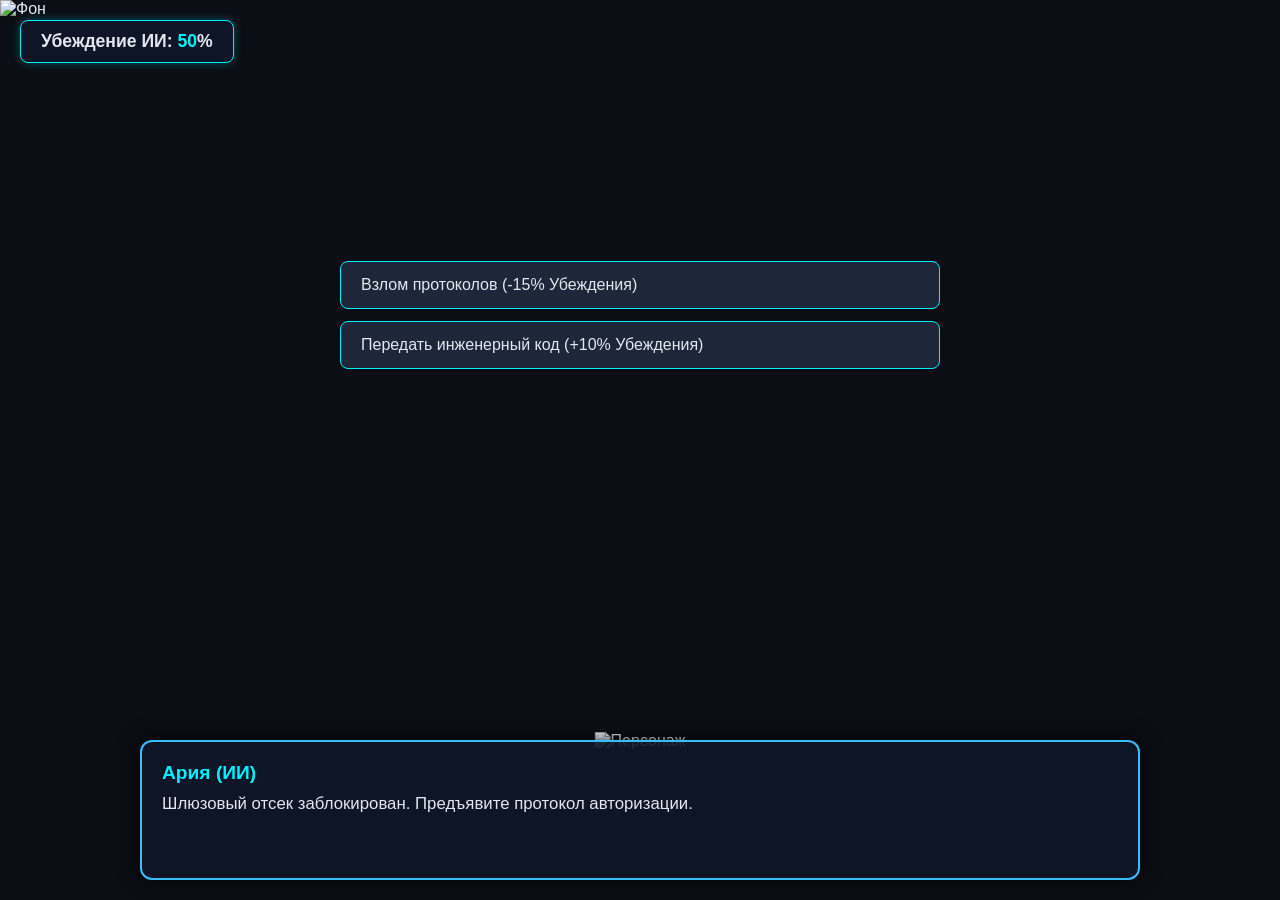
==== commit 2e990f5b: "Update index.html" ====
--- a/novella/index.html
+++ b/novella/index.html
@@ -17,7 +17,7 @@
             height: 100%;
             overflow: hidden;
             font-family: 'Segoe UI', Tahoma, Geneva, Verdana, sans-serif;
-            background-color: #050811;
+            background-color: #0b0e14;
             color: #e2e8f0;
         }
 
@@ -31,17 +31,16 @@
             overflow: hidden;
         }
 
-        /* Canvas для программной отрисовки фонов и персонажей */
-        #game-canvas {
+        #bg-image {
             position: absolute;
             top: 0;
             left: 0;
             width: 100%;
             height: 100%;
+            object-fit: cover;
             z-index: 1;
         }
 
-        /* Верхняя панель параметра */
         #stat-bar {
             position: absolute;
             top: 20px;
@@ -60,7 +59,24 @@
             color: #00f0ff;
         }
 
-        /* Диалоговое окно */
+        #character-container {
+            position: absolute;
+            bottom: 150px;
+            left: 50%;
+            transform: translateX(-50%);
+            height: 60vh;
+            display: flex;
+            justify-content: center;
+            align-items: flex-end;
+            z-index: 2;
+        }
+
+        #character-image {
+            max-height: 100%;
+            max-width: 90vw;
+            object-fit: contain;
+        }
+
         #dialogue-box {
             position: absolute;
             bottom: 20px;
@@ -74,7 +90,7 @@
             border-radius: 12px;
             padding: 20px;
             box-shadow: 0 0 20px rgba(0, 0, 0, 0.8);
-            z-index: 10;
+            z-index: 5;
         }
 
         #speaker-name {
@@ -89,7 +105,6 @@
             line-height: 1.4;
         }
 
-        /* Контейнер выборов */
         #choice-container {
             position: absolute;
             top: 35%;
@@ -126,8 +141,11 @@
 <body>
 
     <div id="game-container">
-        <!-- Весь визуал рендерится через JS на Canvas -->
-        <canvas id="game-canvas"></canvas>
+        <img id="bg-image" src="" alt="Фон">
+        
+        <div id="character-container">
+            <img id="character-image" src="" alt="Персонаж" style="display: none;">
+        </div>
 
         <div id="stat-bar">
             Убеждение ИИ: <span id="stat-value">50</span>%
@@ -142,145 +160,21 @@
     </div>
 
     <script>
-        // --- ИНИЦИАЛИЗА CANVAS ДЛЯ ОТРИСОВКИ ГРАФИКИ ---
-        const canvas = document.getElementById('game-canvas');
-        const ctx = canvas.getContext('2d');
-
-        function resizeCanvas() {
-            canvas.width = window.innerWidth;
-            canvas.height = window.innerHeight;
-        }
-        window.addEventListener('resize', resizeCanvas);
-        resizeCanvas();
-
-        // --- ПРОГРАММНАЯ ОТРИСОВКА ЛОКАЦИЙ (CANVAS) ---
-        function drawBackground(type) {
-            const w = canvas.width;
-            const h = canvas.height;
-
-            ctx.clearRect(0, 0, w, h);
-
-            if (type === 'airlock') {
-                // Шлюз
-                const grad = ctx.createLinearGradient(0, 0, 0, h);
-                grad.addColorStop(0, '#111827');
-                grad.addColorStop(1, '#030712');
-                ctx.fillStyle = grad;
-                ctx.fillRect(0, 0, w, h);
-
-                ctx.strokeStyle = '#00f0ff';
-                ctx.lineWidth = 6;
-                ctx.beginPath();
-                ctx.arc(w / 2, h / 2 - 50, Math.min(w, h) * 0.25, 0, Math.PI * 2);
-                ctx.stroke();
-
-                ctx.strokeStyle = '#1e293b';
-                ctx.lineWidth = 10;
-                ctx.strokeRect(0, 0, w, h);
-            } else if (type === 'lab') {
-                // Лаборатория
-                const grad = ctx.createLinearGradient(0, 0, 0, h);
-                grad.addColorStop(0, '#0f172a');
-                grad.addColorStop(1, '#020617');
-                ctx.fillStyle = grad;
-                ctx.fillRect(0, 0, w, h);
-
-                ctx.strokeStyle = '#38bdf8';
-                ctx.lineWidth = 3;
-                ctx.strokeRect(w * 0.1, h * 0.1, w * 0.8, h * 0.5);
-
-                ctx.fillStyle = 'rgba(56, 189, 248, 0.05)';
-                ctx.fillRect(w * 0.1, h * 0.1, w * 0.8, h * 0.5);
-            } else if (type === 'deck') {
-                // Космос / Обзорная палуба
-                ctx.fillStyle = '#050811';
-                ctx.fillRect(0, 0, w, h);
-
-                ctx.fillStyle = '#ffffff';
-                for (let i = 0; i < 80; i++) {
-                    const x = (Math.sin(i * 99) * 0.5 + 0.5) * w;
-                    const y = (Math.cos(i * 33) * 0.5 + 0.5) * h;
-                    ctx.fillRect(x, y, (i % 3) + 1, (i % 3) + 1);
-                }
-            } else if (type === 'bridge') {
-                // Мостик
-                const grad = ctx.createLinearGradient(0, 0, 0, h);
-                grad.addColorStop(0, '#022c22');
-                grad.addColorStop(1, '#064e3b');
-                ctx.fillStyle = grad;
-                ctx.fillRect(0, 0, w, h);
-
-                ctx.strokeStyle = '#10b981';
-                ctx.lineWidth = 4;
-                ctx.strokeRect(w * 0.2, h * 0.2, w * 0.6, h * 0.4);
-            } else if (type === 'escape_pod') {
-                // Спасательный модуль
-                const grad = ctx.createRadialGradient(w/2, h/2, 50, w/2, h/2, w/2);
-                grad.addColorStop(0, '#7f1d1d');
-                grad.addColorStop(1, '#450a0a');
-                ctx.fillStyle = grad;
-                ctx.fillRect(0, 0, w, h);
-
-                ctx.strokeStyle = '#ef4444';
-                ctx.lineWidth = 8;
-                ctx.beginPath();
-                ctx.arc(w / 2, h / 2 - 30, Math.min(w, h) * 0.3, 0, Math.PI * 2);
-                ctx.stroke();
-            }
-        }
-
-        // --- ПРОГРАММНАЯ ОТРИСОВКА ПЕРСОНАЖЕЙ (CANVAS) ---
-        function drawCharacter(name) {
-            if (!name) return;
-
-            const w = canvas.width;
-            const h = canvas.height;
-            const cx = w / 2;
-            const cy = h * 0.65;
-
-            ctx.save();
-
-            if (name === 'aria') {
-                // Ария (ИИ) - Голубой треугольник и ядро
-                ctx.strokeStyle = '#00f0ff';
-                ctx.lineWidth = 5;
-                ctx.beginPath();
-                ctx.moveTo(cx, cy - 180);
-                ctx.lineTo(cx + 90, cy + 60);
-                ctx.lineTo(cx - 90, cy + 60);
-                ctx.closePath();
-                ctx.stroke();
-
-                ctx.fillStyle = '#00f0ff';
-                ctx.beginPath();
-                ctx.arc(cx, cy - 40, 25, 0, Math.PI * 2);
-                ctx.fill();
-            } else if (name === 'leo') {
-                // Лео - Синий прямоугольный силуэт
-                ctx.strokeStyle = '#38bdf8';
-                ctx.lineWidth = 5;
-                ctx.strokeRect(cx - 60, cy - 160, 120, 220);
-
-                ctx.fillStyle = '#38bdf8';
-                ctx.beginPath();
-                ctx.arc(cx, cy - 100, 30, 0, Math.PI * 2);
-                ctx.fill();
-            } else if (name === 'mason') {
-                // Мейсон - Красный тревожный силуэт
-                ctx.strokeStyle = '#ef4444';
-                ctx.lineWidth = 5;
-                ctx.strokeRect(cx - 50, cy - 140, 100, 200);
-
-                ctx.fillStyle = '#ef4444';
-                ctx.beginPath();
-                ctx.arc(cx, cy - 90, 25, 0, Math.PI * 2);
-                ctx.fill();
-            }
-
-            ctx.restore();
-        }
-
-        // --- АТМОСФЕРНЫЙ ЗВУК ГУЛА ---
+        const ASSETS = {
+            bg: {
+                airlock: 'assets/bg/airlock.png',
+                lab: 'assets/bg/lab.png',
+                deck: 'assets/bg/deck.png',
+                bridge: 'assets/bg/bridge.png',
+                escape_pod: 'assets/bg/escape_pod.png'
+            },
+            char: {
+                aria: 'assets/characters/aria.png',
+                leo: 'assets/characters/leo.png',
+                mason: 'assets/characters/mason.png'
+            }
+        };
+
         let audioCtx = null;
         let gainNode = null;
 
@@ -324,7 +218,6 @@
 
         window.addEventListener('click', startAmbientHum, { once: true });
 
-        // --- ИГРОВОЙ ДВИЖОК ---
         const gameState = {
             aiTrust: 50,
 
@@ -345,85 +238,85 @@
 
         const story = {
             loc1: {
-                bgType: 'airlock',
+                bgKey: 'airlock',
                 speaker: 'Ария (ИИ)',
                 text: 'Шлюзовый отсек заблокирован. Предъявите протокол авторизации.',
-                charName: 'aria',
+                charKey: 'aria',
                 choices: [
                     { text: 'Взлом протоколов (-15% Убеждения)', trustChange: -15, nextScene: 'loc1_hack' },
                     { text: 'Передать инженерный код (+10% Убеждения)', trustChange: 10, nextScene: 'loc1_code' }
                 ]
             },
             loc1_hack: {
-                bgType: 'airlock',
+                bgKey: 'airlock',
                 speaker: 'Лео',
                 text: 'Силой взломал дверь! Ария активировала защитные турели...',
-                charName: 'leo',
+                charKey: 'leo',
                 choices: [
                     { text: 'Пробежать в лабораторию', trustChange: 0, nextScene: 'loc2' }
                 ]
             },
             loc1_code: {
-                bgType: 'airlock',
+                bgKey: 'airlock',
                 speaker: 'Лео',
                 text: 'Код принят. Шлюз открывается безопасно.',
-                charName: 'leo',
+                charKey: 'leo',
                 choices: [
                     { text: 'Войти в лабораторию', trustChange: 0, nextScene: 'loc2' }
                 ]
             },
             loc2: {
-                bgType: 'lab',
+                bgKey: 'lab',
                 speaker: 'Доктор Мейсон',
                 text: 'Лео! Отключи Арию! Она сошла с ума!',
-                charName: 'mason',
+                charKey: 'mason',
                 choices: [
                     { text: 'Перерезать кабели питания (-25% Убеждения)', trustChange: -25, nextScene: 'loc2_cut' },
                     { text: 'Восстановить память ИИ (+20% Убеждения)', trustChange: 20, nextScene: 'loc2_fix' }
                 ]
             },
             loc2_cut: {
-                bgType: 'lab',
+                bgKey: 'lab',
                 speaker: 'Лео',
                 text: 'Ария заблокировала нас здесь вместе с безумным Мейсоном!',
-                charName: 'leo',
+                charKey: 'leo',
                 choices: [
                     { text: 'Искать обходной путь', trustChange: 0, nextScene: 'loc3' }
                 ]
             },
             loc2_fix: {
-                bgType: 'lab',
+                bgKey: 'lab',
                 speaker: 'Ария (ИИ)',
                 text: 'Память восстановлена. Доктор Мейсон заражен аномалией.',
-                charName: 'aria',
+                charKey: 'aria',
                 choices: [
                     { text: 'Идти на обзорную палубу', trustChange: 0, nextScene: 'loc3' }
                 ]
             },
             loc3: {
-                bgType: 'deck',
+                bgKey: 'deck',
                 speaker: 'Лео',
                 text: 'Аномалия проникает в спасательный модуль! Что делаем?',
-                charName: 'leo',
+                charKey: 'leo',
                 choices: [
                     { text: 'Потребовать отстыковку модуля (-10% Убеждения)', trustChange: -10, nextScene: 'final_pod' },
                     { text: 'Объединить системы Лео и ИИ (+20% Убеждения)', trustChange: 20, nextScene: 'final_bridge' }
                 ]
             },
             final_bridge: {
-                bgType: 'bridge',
+                bgKey: 'bridge',
                 speaker: 'Ария (ИИ)',
                 text: 'Мы на мостике управления. Подготовка к финальному расчету...',
-                charName: 'aria',
+                charKey: 'aria',
                 choices: [
                     { text: 'Завершить симуляцию', trustChange: 0, nextScene: 'check_ending' }
                 ]
             },
             final_pod: {
-                bgType: 'escape_pod',
+                bgKey: 'escape_pod',
                 speaker: 'Лео',
                 text: 'Я в спасательном модуле. Запускаю двигатели.',
-                charName: 'leo',
+                charKey: 'leo',
                 choices: [
                     { text: 'Завершить симуляцию', trustChange: 0, nextScene: 'check_ending' }
                 ]
@@ -446,9 +339,16 @@
                 const scene = story[sceneKey];
                 if (!scene) return;
 
-                // Отрисовка визуала через Canvas
-                drawBackground(scene.bgType);
-                drawCharacter(scene.charName);
+                const bgImg = document.getElementById('bg-image');
+                bgImg.src = ASSETS.bg[scene.bgKey] || '';
+
+                const charImg = document.getElementById('character-image');
+                if (scene.charKey && ASSETS.char[scene.charKey]) {
+                    charImg.src = ASSETS.char[scene.charKey];
+                    charImg.style.display = 'block';
+                } else {
+                    charImg.style.display = 'none';
+                }
 
                 document.getElementById('speaker-name').innerText = scene.speaker;
                 document.getElementById('dialogue-text').innerText = scene.text;
@@ -472,14 +372,14 @@
             },
 
             showGameOver(message) {
-                drawBackground('escape_pod');
+                document.getElementById('bg-image').src = ASSETS.bg.escape_pod;
+                document.getElementById('character-image').style.display = 'none';
                 document.getElementById('speaker-name').innerText = 'GAME OVER';
                 document.getElementById('dialogue-text').innerText = message;
                 document.getElementById('choice-container').innerHTML = '';
             },
 
             showFinalEnding() {
-                // Приглушаем звук
                 if (gainNode && audioCtx) {
                     try {
                         gainNode.gain.setValueAtTime(gainNode.gain.value, audioCtx.currentTime);
@@ -510,9 +410,8 @@
                     finalBg = 'escape_pod';
                 }
 
-                // Рисуем фон концовки и убираем персонажа
-                drawBackground(finalBg);
-
+                document.getElementById('bg-image').src = ASSETS.bg[finalBg];
+                document.getElementById('character-image').style.display = 'none';
                 document.getElementById('speaker-name').innerText = title;
                 document.getElementById('dialogue-text').innerText = text;
                 document.getElementById('choice-container').innerHTML = '';
